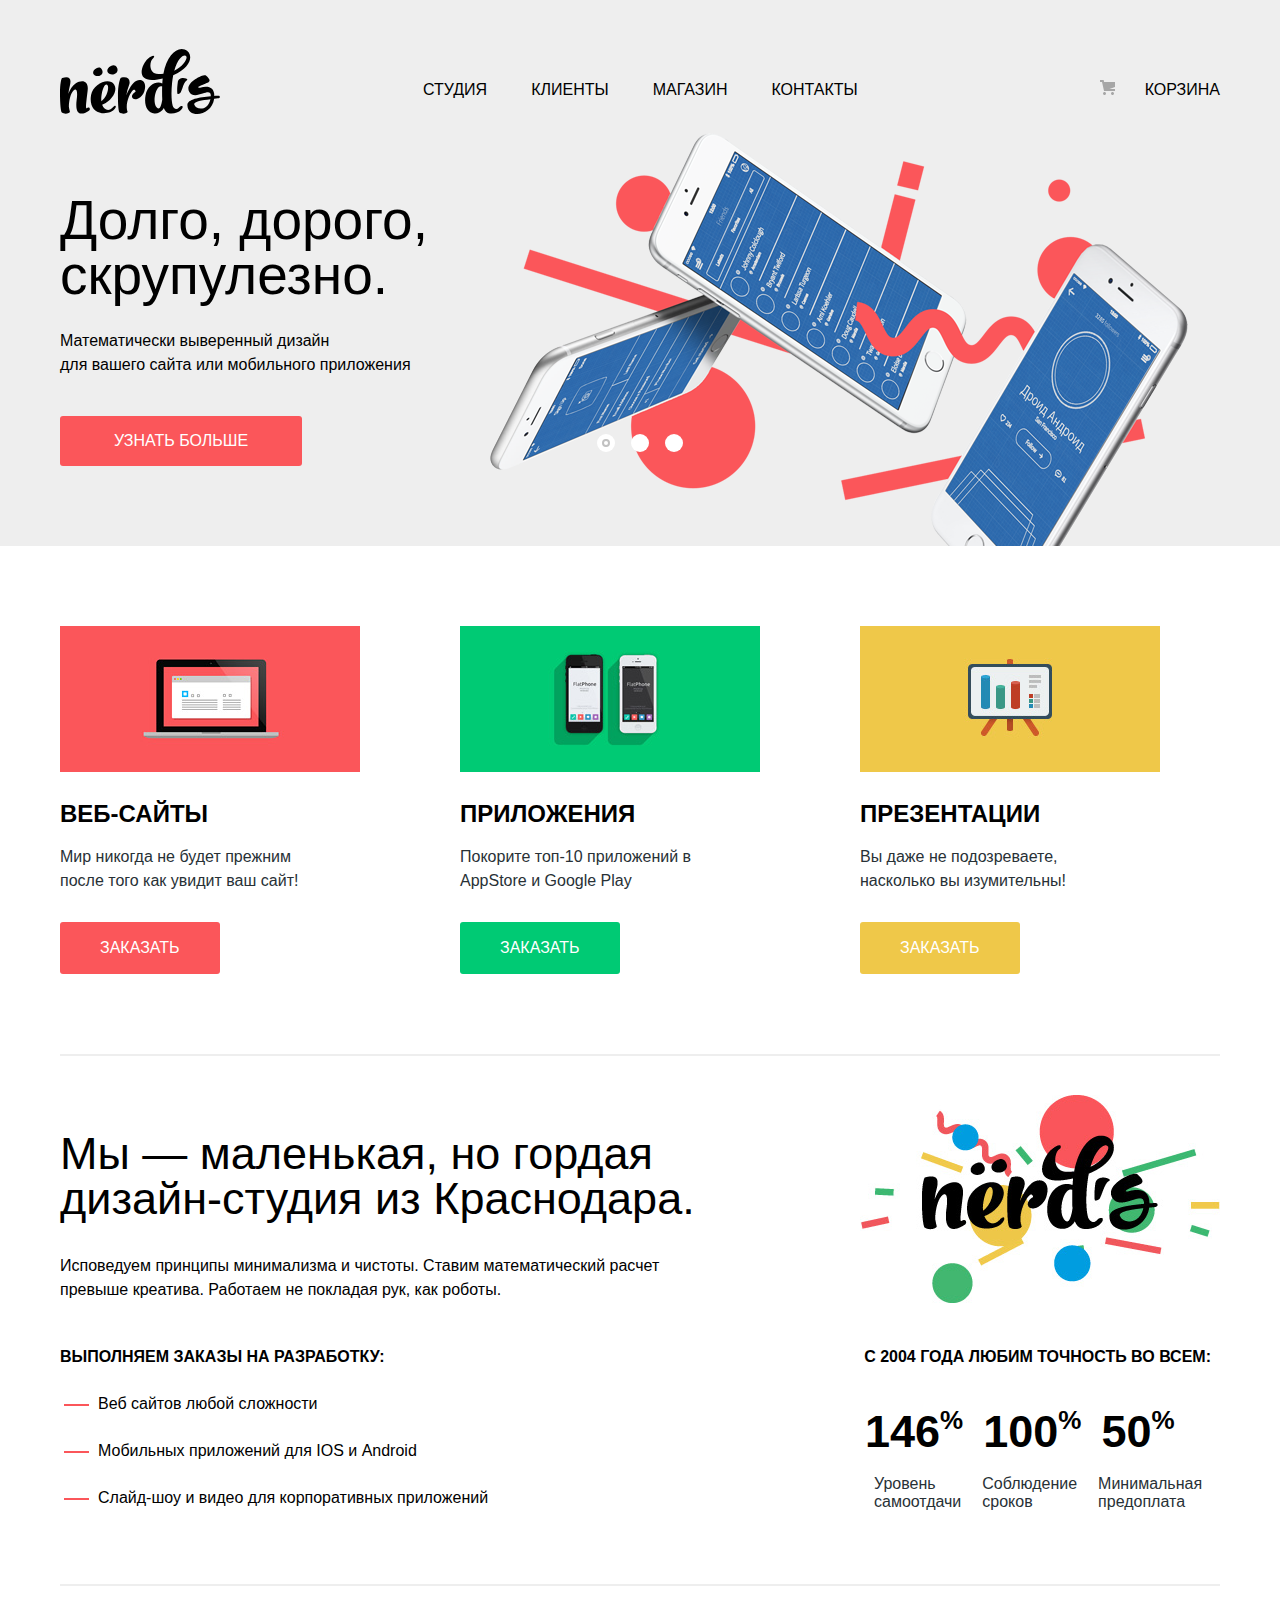
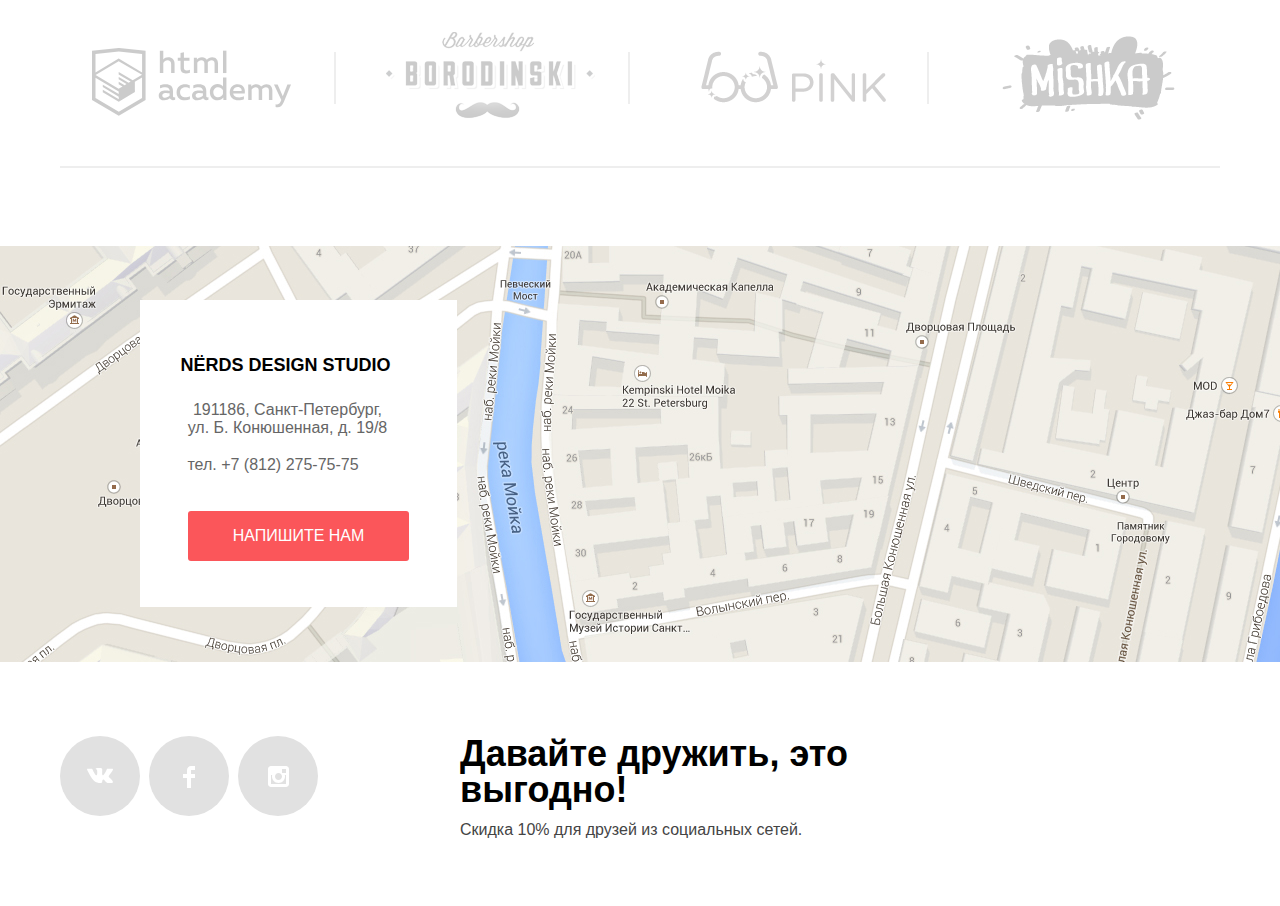
==== index.html @ 1fd258d8 "Внесла небольшие корректировки" ====
<!DOCTYPE html>
<html class="page" lang="ru">
  <head>
    <meta charset="utf-8">
    <title>HTML Academy: Нёрдс</title>
    <link href="https://fonts.googleapis.com/css2?family=Roboto:wght@400;500;700&display=swap" rel="stylesheet">
    <link href="css/normalize.css" rel="stylesheet">
    <link href="css/style.css" rel="stylesheet">
  </head>
  <body class="page-body">
    <header class="main-header">
      <nav class="maim-navigation container" aria-label="Меню сайта">
        <ul class="site-navigation site-navigation-wrapper">
          <li class="nav-item-logo">
            <a class="main-header-logo">
              <img src="img/nerds_logo.svg" alt="Логотип Нёрдс" width="160" height="65">
            </a>
          </li>
          <li class="nav-item">
            <a class="nav-item-link" href="#">Студия</a>
          </li>
          <li class="nav-item">
            <a class="nav-item-link" href="#">Клиенты</a>
          </li>
          <li class="nav-item">
            <a class="nav-item-link" href="catalog.html">Магазин</a>
          </li>
          <li class="nav-item-link">
            <a class="nav-item-link" href="#">Контакты</a>
          </li>
          </ul>
          <a class="basket-navigation-link" href="#">
            <svg class="basket-navigation-icon" width="15" height="15" viewBox="0 0 15 15" fill="none" xmlns="http://www.w3.org/2000/svg">
              <path d="M4.5 15C5.32843 15 6 14.3284 6 13.5C6 12.6716 5.32843 12 4.5 12C3.67157 12 3 12.6716 3 13.5C3 14.3284 3.67157 15 4.5 15Z" fill="#A6A6A6"/>
              <path d="M12.5 15C13.3284 15 14 14.3284 14 13.5C14 12.6716 13.3284 12 12.5 12C11.6716 12 11 12.6716 11 13.5C11 14.3284 11.6716 15 12.5 15Z" fill="#A6A6A6"/>
                <path d="M15 2H4.07L3.648 0H0V2H2.031L4.016 11H15V9H9.441L15 6.951V2Z" fill="#A6A6A6"/>
            </svg>
            Корзина
          </a>
      </nav>
    </header>
    <main>
      <h1 class="visually-hidden">Дизайн-студия Нёрдс</h1>
      <div class="slider">
        <input class="visually-hidden" type="radio" name="slider" id="slide-1" checked>
        <input class="visually-hidden" type="radio" name="slider" id="slide-2">
        <input class="visually-hidden" type="radio" name="slider" id="slide-3">
        <div class="slider-controls">
          <label class="slider-controls-slide-1" for="slide-1"></label>
          <label class="slider-controls-slide-2" for="slide-2"></label>
          <label class="slider-controls-slide-3" for="slide-3"></label>
        </div>
        <div class="container slides">
          <div class="slide">
            <p class="slogan">Долго, дорого, скрупулезно.</p>
            <p class="slogan-description">Математически выверенный дизайн <br> для вашего сайта или мобильного приложения</p>
            <a href="#" class="button">Узнать больше</a>
          </div>
          <div class="slide">
            <p class="slogan">Любим математику как никто другой</p>
            <p class="slogan-description">Никакого креатива, только математические формулы для расчета идеальных пропорций</p>
            <a href="#" class="button">Узнать больше</a>
          </div>
          <div class="slide">
            <p class="slogan">Только ночь, только хардкор</p>
            <p class="slogan-description">Работать днем, как все? Мы против этого. <br> Ближе к полуночи работа только начинается.</p>
            <a href="#" class="button">Узнать больше</a>
          </div>
        </div>
      </div>
      <div class="container">
        <section class="categories">
          <h2 class="visually-hidden">Категории работы</h2>
           <ul class="categories-list">
              <li class="categories-item">
                <img src="img/illustration-1.png" alt="Веб-сайты" width="300" height="146">
                <h2 class="categories-slogan">Веб-сайты</h2>
                <p class="categories-slogan-item"> Мир никогда не будет прежним после того как увидит ваш сайт! </p>
                <a href="catalog.html" class="button-slider-red">Заказать</a>
              </li>
              <li class="categories-item">
                <img src="img/illustration-2.png" alt="Приложения" width="300" height="146">
                <h2 class="categories-slogan">Приложения</h2>
                <p class="categories-slogan-item">Покорите топ-10 приложений в AppStore и Google Play</p>
                <a href="catalog.html" class="button-slider-green">Заказать</a>
              <li class="categories-item">
                <img src="img/illustration-3.png" alt="Презентации" width="300" height="146">
                <h2 class="categories-slogan">Презентации</h2>
                <p class="categories-slogan-item">Вы даже не подозреваете, насколько вы изумительны!</p>
                <a href="catalog.html" class="button-slider-yellow">Заказать</a>
            </ul>
        </section>
        <section class="description">
          <div class="description-general">
            <h2 class="visually-hidden">Описание</h2>
            <p class="description-header">Мы — маленькая, но гордая дизайн-студия из Краснодара.</p>
            <p>Исповедуем принципы минимализма и чистоты. Ставим математический расчет превыше креатива. Работаем не покладая рук, как роботы.</p>
            <h3 class="description-item">Выполняем заказы на разработку:</h3>
            <ul class="description-list">
              <li class="description-item-list">Веб сайтов любой сложности</li>
              <li class="description-item-list">Мобильных приложений для IOS и Android</li>
              <li class="description-item-list">Слайд-шоу и видео для корпоративных приложений</li>
            </ul>
          </div>
          <div class="description-statistics">
            <img class="description-statistics-img" src="img/nerds-illustration.png" alt="Большой логотип Нердс" width="360" height="208">
            <table class="statistics-table">
              <caption class="description-statistics-item">с 2004 года любим точность во всем:</caption>
              <tbody class="table-statistics">
                <tr>
                  <th class="table-statistics-header">Уровень <br> 
                    самоотдачи</th>
                  <th class="table-statistics-header">Соблюдение <br> 
                    сроков</th>
                  <th class="table-statistics-header">Минимальная <br> 
                    предоплата</th>
                </tr>
                <tr>
                  <td class="table-statistics-numbers">146<span class="table-statistics-numbers-percent">%</span></td>
                  <td class="table-statistics-numbers table-statistics-numbers-center">100<span class="table-statistics-numbers-percent">%</span></td>
                  <td class="table-statistics-numbers">50<span class="table-statistics-numbers-percent">%</span></td>
                </tr>
              </tbody>
            </table>
          </div>
        </section>
        <section class="partners-item">
          <h2 class="visually-hidden">Заказчики</h2>
          <ul class="list-of-partners">
            <li class="partner">
              <a class="partner-link partner-link-academy" href="https://htmlacademy.ru/intensive/htmlcss">
              <img class="logo-partners" src="img/html_academy.svg" alt="Логотип html aсademy" width="199" height="68" >
              </a>
            </li>
            <li class="partner">
              <a class="partner-link partner-link-borodinski" href="#">
                <img class="logo-partners" src="img/borodinski.svg" alt="Логотип borodinski" width="209" height="90" >
              </a>
            </li>
            <li class="partner">
              <a class="partner-link partner-link-pink" href="#">
                <img class="logo-partners" src="img/pink.svg" alt="Логотип pink" width="185" height="52" >
              </a>
            </li>
            <li class="partner">
              <a class="partner-link partner-link-mishka" href="#">
                <img class="logo-partners" src="img/mishka.svg" alt="Логотип mishka" width="173" height="84" >
              </a>
            </li>
          </ul>
        </section>
      </div>
      <section class="map">
        <h2 class="visually-hidden">Карта</h2>
        <iframe class="map-iframe" src="https://www.google.com/maps/embed?pb=!1m18!1m12!1m3!1d3434.825457405475!2d30.32035428029708!3d59.93884691070512!2m3!1f0!2f0!3f0!3m2!1i1024!2i768!4f13.1!3m3!1m2!1s0x4696310fca5ba729%3A0xea9c53d4493c879f!2z0JHQvtC70YzRiNCw0Y8g0JrQvtC90Y7RiNC10L3QvdCw0Y8g0YPQuy4sIDE5LCDQodCw0L3QutGCLdCf0LXRgtC10YDQsdGD0YDQsywgMTkxMTg2!5e0!3m2!1sru!2sru!4v1592382726326!5m2!1sru!2sru" style="border:0;" allowfullscreen="" aria-hidden="false" ></iframe>
        <div class="feedback-adress container">
          <h2 class="visually-hidden">Обратная связь</h2>
          <h3 class="footer-feedback-header">Nёrds design studio</h3>
          <p class="footer-feedback-description">191186, Санкт-Петербург, ул. Б. Конюшенная, д. 19/8</p>
          <p class="footer-feedback-description-tel">
            <a class="footer-feedback-description" href="tel:+78122757575">тел. +7 (812) 275-75-75</a>
          </p>
            <a class="button-feedback" href="feedback.html" >Напишите нам</a>
        </div>
      </section>
    </main>
    <footer>
      <div class="container">
        <div class="footer">
          <section class="contacts">
            <h2 class="visually-hidden">Социальный сети</h2>
            <ul class="footer-contacts">
              <li class="footer-contacts-list">
                <a class="footer-contacts-list-icon" href="https://ru-ru.facebook.com/#"><span class="visually-hidden">Вконтакте</span> 
                  <svg width="27" height="15" viewBox="0 0 27 15" fill="none" xmlns="http://www.w3.org/2000/svg">
                    <path d="M16.138 11.51C17.094 11.201 18.318 13.55 19.621 14.449C20.599 15.13 21.348 14.983 21.348 14.983L24.821 14.933C24.821 14.933 26.636 14.821 25.778 13.379C25.707 13.259 25.275 12.31 23.193 10.357C21.016 8.31404 21.311 8.64504 23.932 5.11304C25.529 2.96004 26.168 1.64504 25.968 1.08504C25.776 0.546037 24.603 0.686037 24.603 0.686037L20.69 0.713037C20.309 0.714037 19.986 0.832037 19.839 1.22804C19.836 1.23204 19.218 2.89404 18.394 4.30704C16.653 7.29604 15.958 7.45504 15.67 7.26804C15.009 6.83504 15.176 5.53104 15.176 4.60404C15.176 1.70704 15.608 0.499037 14.33 0.187037C13.903 0.0830374 13.591 0.0150374 12.502 0.00503741C11.11 -0.0159626 9.92797 0.00503743 9.25797 0.334037C8.81297 0.557037 8.47197 1.04604 8.67897 1.07404C8.93897 1.10904 9.52197 1.23404 9.83397 1.66004C10.235 2.21204 10.223 3.44904 10.223 3.44904C10.223 3.44904 10.452 6.86004 9.68297 7.28304C9.15497 7.57304 8.43297 6.98104 6.87997 4.26704C6.08697 2.87904 5.48797 1.34504 5.48797 1.34504C5.48797 1.34504 5.37197 1.06004 5.16197 0.904037C4.91197 0.719037 4.56197 0.660037 4.56197 0.660037L0.84797 0.684037C0.84797 0.684037 0.28997 0.700037 0.0849697 0.946037C-0.0970303 1.16404 0.0699697 1.61404 0.0699697 1.61404C0.0699697 1.61404 2.97897 8.49504 6.27297 11.961C9.29297 15.143 12.725 14.932 12.725 14.932H14.28C14.28 14.932 14.749 14.878 14.989 14.62C15.213 14.38 15.203 13.929 15.203 13.929C15.203 13.929 15.172 11.82 16.138 11.51Z" fill="white"/>
                    </svg>                    
                </a>
              </li>
              <li class="footer-contacts-list">
                <a class="footer-contacts-list-icon" href="https://ru-ru.facebook.com/#"><span class="visually-hidden">Фэйсбук</span>
                  <svg width="12" height="22" viewBox="0 0 12 22" fill="none" xmlns="http://www.w3.org/2000/svg">
                    <path d="M12 4V0H8C5.79086 0 4 1.79086 4 4V8H0V12H4V22H8V12H12V8H8V4H12Z" fill="white"/>
                    </svg>
                </a>
              </li>
              <li class="footer-contacts-list">
                <a class="footer-contacts-list-icon" href="https://www.instagram.com/#"><span class="visually-hidden">Инстаграм</span>
                  <svg width="21" height="21" viewBox="0 0 21 21" fill="none" xmlns="http://www.w3.org/2000/svg">
                    <path fill-rule="evenodd" clip-rule="evenodd" d="M3 0H18C19.65 0 21 1.35 21 3V18C21 19.65 19.65 21 18 21H3C1.35 21 0 19.65 0 18V3C0 1.35 1.35 0 3 0ZM14 10.5C14 8.57 12.43 7 10.5 7C8.57 7 7 8.57 7 10.5C7 12.43 8.57 14 10.5 14C12.43 14 14 12.43 14 10.5ZM3 18V9H4.181C4.0626 9.49127 4.00186 9.99467 4 10.5C4 14.0899 6.91015 17 10.5 17C14.0899 17 17 14.0899 17 10.5C16.9986 9.99464 16.9379 9.49118 16.819 9H18V18H3ZM14 7H18V3H14V7Z" fill="white"/>
                  </svg>                                
                </a>
              </li>
            </ul>
          </section>
          <section class="stock">
            <h2 class="visually-hidden">Акция</h2>
            <p class="footer-header-stock">Давайте дружить, это выгодно!</p>
            <p class="footer-stock">Скидка 10% для друзей из социальных сетей.</p>
          </section>
        </div>
      </div>
    </footer>
    <section class="modal modal-feedback">
      <h2 class="feedback-header">Напишите нам</h2>
      <form class="container-form" action="https://echo.htmlacademy.ru/" method="POST">
        <div class="form-item">
          <p>
            <label for="name" class="feedback-ladel">Ваше имя:</label> <br>
            <input class="feedback-input-name" type="text" name="name" id="name" placeholder="Имя Фамилия" required>
          </p>
          <p>
            <label for="mail" class="feedback-ladel">Ваш email:</label> <br>
            <input class="feedback-input-email" type="email" name="mail" id="mail" placeholder="email@example.com" required>
          </p>
        </div>
        <p>
          <label for="comment" class="feedback-ladel">Текст письма:</label> <br>
          <textarea class="feedback-input-text" name="comment" id="comment" cols="250" rows="5" placeholder="В свободной форме" ></textarea>
        </p>
        <input type="submit" class="feedback-button" value="Отправить">
        <a class="modal-close">Закрыть окно</a>
      </form>
    </section>
    <script src="js/feedback.js"></script>
  </body>
</html>
---- css/style.css ----
@font-face {
    font-family: 'Roboto';
    font-style: normal;
    font-weight: 400;
    src: url('../fonts/roboto-v20-latin_cyrillic-regular.woff2') format('woff2'), /* Super Modern Browsers */
         url('../fonts/roboto-v20-latin_cyrillic-regular.woff') format('woff'), /* Modern Browsers */
}
@font-face {
     font-family: 'Roboto';
     font-style: normal;
     font-weight: 500;
     src: url('../fonts/roboto-v20-latin-500.woff2') format('woff2'), /* Super Modern Browsers */
          url('../fonts/roboto-v20-latin-500.woff') format('woff'), /* Modern Browsers */
}
@font-face {
     font-family: 'Roboto';
     font-style: normal;
     font-weight: 700;
     src: url('../fonts/roboto-v20-latin_cyrillic-700.woff2') format('woff2'), /* Super Modern Browsers */
          url('../fonts/roboto-v20-latin_cyrillic-700.woff') format('woff'), /* Modern Browsers */
}

/* Variables */
:root {
     --basic-black: #000000;
     --basic-dark-gray: #283136;
     --basic-gray: #444444;
     --basic-light-gray: #666666;
     --basic-soft-gray: #A7A7A7;
     --basic-silver-gray : #A6A6A6;
     --basic-silver: #B4B9BB;
     --basic-mono-gray: #DFDFDF;
     --basic-abdel-gray: #D5D5D5;
     --basic-alto-gray: #DBDBDB;
     --basic-pale-gray: #ABABAB;
     --basic-extra-gray: #959595;
     --basic-gray-white:#4D4D4D;
     --basic-dark-white: #EEEEEE;
     --basic-light-white: #E1E1E1;
     --basic-extra-white: #E9E9E9;
     --basic-white: #FFFFFF;
     --basic-soft-white: #F1F1F1;
     --basic-pink: #FB565A;
     --basic-light-red: #E37376;
     --basic-red: #FB565A;
     --basic-soft-red: #E74246;
     --basic-dark-red: #D7373B;
     --basic-light-green: #17B270;
     --basic-soft-green: #00BC6C;
     --basic-green: #00CA74;
     --basic-dark-green: #00AA62;
     --basic-light-yellow: #E7AF36;
     --basic-yellow: #EFC849;
     --basic-soft-yellow: #EAB534;
     --basic-dark-yellow: #E5A722;
     --basic-pule-blue: #D7DCDE;
}

/* Global */
body {
     min-width: 1197px;
     margin: 0;
     padding: 0;
     font-family: "Roboto", sans-serif;
     font-size: 16px;
     line-height: 24px;
     font-weight: 400;
     color: var(--basic-black);
     background-color: var(--basic-white);
}

a {
     text-decoration: none;
}

img {
     max-width: 100%;
     height: auto;
}

.page {
     height: 100% ;
}

.container {
     margin: 0 auto;
     padding: 0;
     max-width: 1160px;
}


.visually-hidden {
     position: absolute;
     width: 1px;
     height: 1px;
     margin: -1px;
     border: 0;
     padding: 0;
     clip: rect(0 0 0 0);
     overflow: hidden;
}
.page-body {
     min-height: 100%;
     display: grid;
     grid-template-rows: min-content 1fr min-content;
     align-content: center;
     margin: 0 auto;
     padding: 0;
     min-height: 100px;
     position: relative;
}

.main-header {
     margin: 0;
     min-width: 1200px;
     padding: 48px 0 0;
     background-color: var(--basic-dark-white);
     font-weight: 500;
}

.maim-navigation {
     display: flex;
}

.main-header-logo {
     width: 160px;
     height: 65px;
}

.main-header-logo:focus{
     opacity: 0.2;
}

.basket-navigation-link {
     color: var(--basic-black);
     display: block;
     width: 160px;
     text-align: right;
}

.basket-navigation-icon {
     margin-right: 25px;
}

.site-navigation-wrapper {
     display: flex;
     align-items: center;
     margin: 0px 0px 0px 202px;
}

.maim-navigation {
     text-transform: uppercase;
     display: flex;
     justify-content: space-between;
     align-items: center;
}

.site-navigation {
     margin: 0;
     padding: 0;
     min-height: 31px;
     list-style: none;
     display: flex;
     align-items: center;
}

.nav-item-logo {
     margin-right: 203px;
}

.nav-item {
     margin-right: 44px;
     padding-top: 10px;
}

.nav-item-link, .basket-navigation-link{
     font-size: 16px;
     line-height: 30px;
     color: var( --basic-black);
     font-weight: 500;
     padding-top: 10px;
}

.nav-item-link:hover, .basket-navigation-link:hover,
.nav-item-link:focus, .basket-navigation-link:focus {
     color: var(--basic-red)
}

.nav-item-link:active, .basket-navigation-link:active {
     color: var(--basic-soft-gray);  
}

.site-navigation,
.category-list,
.description-list,
.list-of-partners,
.footer-contacts,
.filter-sort,
.categories-list,
.filter-item{
     list-style: none;
}


.menu-current{
     border-bottom: 2px var(--basic-red) solid;
     cursor: context-menu;
     padding-bottom: 21px;
}

.nav-item a:not([href]):hover, 
.nav-item a:not([href]):focus, 
.nav-item a:not([href]):active {
     color: var(--basic-black);
}

/* Features */

.slide{
     display: none;
     padding: 70px 0 80px;
}

.slider {
     position: relative;
     background-color: var(--basic-dark-white);
}

.slides {
     min-height: 100px;
     position: relative;
}

.slider-controls {
     position: absolute;
     left: 50%;
     bottom: 102px;
     z-index: 5;
     width: 160px;
     height: 18px;
     text-align: center;
     font-size: 0;
     -webkit-transform: translateX(-50%);
     -ms-transform: translateX(-50%);
     transform: translateX(-50%);
 }

 .slider-controls label{
     position: relative;
     display: inline-block;
     width: 18px;
     height: 18px;
     padding: 8px;
     border-radius: 50%;
     cursor: pointer;
 }
.slider-controls label::after {
  content: "";
    width: 18px;
    height: 18px;
    background: var(--basic-white);
    position: absolute;
    top: 8px;
    left: 8px;
    z-index: 1;
    border-radius: 50%   
}

#slide-1:checked~.slider-controls .slider-controls-slide-1::before, 
#slide-2:checked~.slider-controls .slider-controls-slide-2::before, 
#slide-3:checked~.slider-controls .slider-controls-slide-3::before {
     content: "";
    position: absolute;
    left: 50%;
    top: 50%;
    z-index: 2;
    width: 4px;
    height: 4px;
    margin: -4px;
    background-color: inherit;
    border: 2px solid #C1C1C1;
    border-radius: 50%;
 }

#slide-1:checked~.slides .slide:nth-child(1), #slide-2:checked~.slides .slide:nth-child(2), #slide-3:checked~.slides .slide:nth-child(3) {
     display: block;
}

#slide-1:checked~.slides .slide:nth-child(1) {
     background-image: url(../img/nerds-index-slide1.png);
     background-repeat: no-repeat;
     background-position: 99% -6px;
}

#slide-2:checked~.slides .slide:nth-child(2) {
     background-image: url(../img/nerds-index-slide2.png);
     background-repeat: no-repeat;
     background-position: 99% -6px;
}

#slide-3:checked~.slides .slide:nth-child(3){
     background-image: url(../img/nerds-index-slide3.png);
     background-repeat: no-repeat;
     background-position: 99% -6px;
}

.slogan {
     font-size: 55px;
     font-weight: 500;
     line-height: 55px;
     margin: 2px 0px 26px 0px;
     width: 523px;
}

.slogan-description {
     width: 416px;
}

/* Buttom */

.button {
     color: var(--basic-white);
     text-transform: uppercase;
     font-weight: 500;
     background: var(--basic-red);
     border-radius: 3px;
     padding: 13px 54px;
     display: inline-flex;
     margin-top: 23px;
}

.button:hover,
.button-slider-red:hover,
.feedback-button:hover, 
.button-feedback:hover,
.button:focus,
.button-slider-red:focus,
.feedback-button:focus, 
.button-feedback:focus{
     background-color: var(--basic-soft-red);
}

.button:active,
.button-slider-red:active,
.feedback-button:active, 
.button-feedback:active {
     background-color: var(--basic-dark-red);
     color: var(--basic-light-red);
     outline: none;
}

.button-slider-red{
     color: var(--basic-white);
     text-transform: uppercase;
     font-weight:500;
     background: var(--basic-red);
     border-radius: 3px;
     padding: 14px 40px;
     margin-top: 13px;
     display: inline-flex;
}

.button-slider-green{
     color: var(--basic-white);
     text-transform: uppercase;
     font-weight: 500;
     background: var(--basic-green);
     border-radius: 3px;
     padding: 14px 40px;
     margin-top: 13px;
     display: inline-flex;
}

.button-slider-green:hover,
.button-slider-green:focus {
     background-color: var(--basic-soft-green);
}

.button-slider-green:active {
     background-color: var(--basic-dark-green);
     color: var(--basic-light-green);
}

.button-slider-yellow{
     color: var(--basic-white);
     text-transform: uppercase;
     font-weight: 500;
     background: var(--basic-yellow);
     border-radius: 3px;
     padding: 14px 40px;
     margin-top: 13px;
     display: inline-flex;
}

.button-slider-yellow:hover, .button-slider-yellow:focus {
     background-color: var(--basic-soft-yellow);
}

.button-slider-yellow:active {
     background-color: var(--basic-dark-yellow);
     color: var(--basic-light-yellow);
}

.feedback-button {
     color: var(--basic-white);
     text-transform: uppercase;
     font-weight: 500;
     background: var(--basic-red);
     border-radius: 3px;
     padding: 16px 83px;
     display: inline-flex;
     border-width: 0px;
}

/* Сategories */

.categories-slogan{
     font-weight: bold;
     font-size: 24px;
     text-transform: uppercase;
     line-height: 30px;
     margin-bottom: 15px;
}

.categories-slogan-item {
     font-size: 16px;
     line-height: 24px;
     color: var(--basic-dark-gray);
     width: 260px;
}

.categories {
     margin-bottom: 39px;
     border-bottom: 2px solid #EEEEEE;
}

.categories-list {
     display: grid;
     grid-template-columns: 300px 300px 300px;
     gap: 100px;
     margin: 0;
     padding: 80px 0px 80px 0px;
}

/* Description */

.description {
     text-align: center;
     padding: 0;
     display: flex;
     justify-content: space-between;
     padding-bottom: 51px;
     border-bottom: 2px solid #EEEEEE
}

.description-statistics-item {
     font-size: 16px;
     line-height: 24px;
     font-weight: bold;
     text-transform: uppercase;
}

.description-general {
     text-align: initial;
     width: 660px;
}

.description-statistics {
     text-align: center;
     width: 360px;
}

.description-list {
     padding: 0px 0px 0px 38px;
     position: relative;
}

.description-header {
     font-size: 45px;
     font-weight: 500;
     line-height: 45px;
     margin: 36px 0px 33px 0px;
}

.description-item {
     font-weight: bold;
     font-size: 16px;
     line-height: 24px;
     text-transform: uppercase;
     margin-top: 43px;
}

.description-item-list {
     margin: 23px 0;
     position: relative;
}

.description-statistics-img{
     margin-bottom: 35px;
}
     
.description-list-marker{
     color: var(--basic-red);
     font-size: 25px;
     margin: 0 7px 0 0;
}

.description-item-list::before {
     content: "";
     width: 25px;
     height: 2px;
     background-color: var(--basic-pink);
     position: absolute;
     left: -34px;
     top: 12px;
}

.table-statistics {
     display: flex;
     flex-direction: column-reverse;
     margin-top: 26px;
}

.table-statistics-header {
     color: var(--basic-dark-gray);
     line-height: 18px;
     padding: 6px 9px 0px 10px;
     text-align: left;
     font-size: 16px;
     font-weight: normal;

}

.table-statistics-numbers {
     color: var(--basic-black);
     font-size: 45px;
     font-weight: bold;
     line-height: 64px;
}

.table-statistics-numbers-center{
     padding: 1px 17px;
}

.table-statistics-numbers-percent {
     font-weight: bold;
     font-size: 26px;
     line-height: 40px;
     vertical-align: top;
}

/* Partners */

.partners-item {
     border-bottom: 2px solid #EEEEEE;
     margin-bottom: 78px;
}

.list-of-partners{
     display: grid;
     grid-template-columns: 1fr 1fr 1fr 1fr;
     margin: 0;
     padding: 0;
     justify-items: center;
     align-items: center;
     min-height: 180px;
     position: relative;
}

.partner-link {
     display: block;
     opacity: .2;
}

.partner-link-academy {
     margin: 19px 27px 0 0;
}

.partner-link-borodinski {
     margin: 9px 10px 0 0;
}

.partner-link-pink {
     margin: 10px 0 0 16px;
}

.partner-link-mishka {
     margin: 12px 0 0 27px;
}

.partner-link:hover, .logo-partners:focus{
     opacity: 1;
}

.logo-partners:active{
     opacity: 0.1;
     outline: none;
}

.partner {
     position: relative;
}

.partner:nth-child(-n+3)::after {
     content: "";
     width: 2px;
     height: 52px;
     top: calc(50% - 24px);
     background-color: var(--basic-dark-white);
     position: absolute;
     left: 242px;
}

/*map */

.map {
     position: relative;
     width: 100%;
     height: 416px;
}

.map-iframe {
     background-image: url(../img/map.jpg);
     width: 100%;
     height: 416px;
     border: 0px;
}

.feedback-adress {
     position: absolute;
     width: 297px;
     padding: 32px 10px 46px;
     background-color: var(--basic-white);
}

.feedback-adress {
     top: 54px;
     left: 140px;
     text-align: center;
}

/* Footer */

.footer {
     display: grid;
     grid-template-columns: 270px 560px;
     gap: 130px;
     margin: 0;
     padding: 74px 0 49px 0;
}

.footer-contacts {
     display: flex;
     text-align: center;
     padding: 0;
     margin: 0;
}


.footer-feedback-header {
     font-size: 18px;
     line-height: 30px;
     font-weight: bold;
     text-transform: uppercase;
     padding-right: 26px;
}

.footer-feedback-description {
     line-height: 18px;
     color: var(--basic-light-gray);
     margin: 21px 0 0 36px;
     width: 203px;
}

.footer-feedback-description-tel {
     width: 210px;
}

.button-feedback {
     color: var(--basic-white);
     text-transform: uppercase;
     font-weight: 500;
     background: var(--basic-red);
     border-radius: 3px;
     padding: 13px 45px;
     display: inline-flex;
     margin-top: 18px;
}

.footer-header-stock {
     font-size: 36px;
     line-height: 36px;
     font-weight: bold;
     margin: 0px;
}

.footer-stock {
     line-height: 22px;
     color: var(--basic-gray);
     margin-top: 11px;
}

.footer-contacts-list {
     margin-right: 9px;
     background-color: var(--basic-light-white);
     width: 80px;
     height: 80px;
     border-radius: 50%;
     display: flex;
     justify-content: center;
}

.footer-contacts-list-icon {
     padding: 30px;
}

.footer-contacts-list:hover, .footer-contacts-list:focus{
     background-color: var(--basic-red);
}

.footer-contacts-list:active{
     background-color: var(--basic-dark-red);
}

.footer-contacts-list-icon:active svg {
     opacity: 0.3;
}

/* Catalog */

.catalog {
     margin-bottom: 57px;
}

.catalog-filter {
     width: 260px;
}

.page-catalog{
     display: grid;
     grid-template-columns: 260px 759px;
     gap: 140px;
     align-content: start;
     margin-top: 55px;
}

.catalog-list {
     display: grid;
     grid-template-columns: 360px 360px;
     gap: 23px 41px;
     padding: 0;
     margin: 0;
     list-style: none;
     margin-top: 48px;
}

.catalog-item {
     width: 220px;
     min-height: 285px;

     min-height: 285px;

     position: relative;
     width: 360px;
}

.catalog-header {
     font-size: 55px;
     line-height: 55px;
     font-weight: 500;
     background-color: var(--basic-dark-white);
     padding: 71px 19px 108px 0px;
     text-align: center;
     margin: 0;
}

.sort {
     display: flex;
     justify-content: space-between;
     margin-top: 2px;
}


.filter-sort {
     display: flex;
     padding: 0;
     margin: 0 0 0 236px;

}

.filter-sort-list{
     font-size: 14px;
     line-height: 18px;
     color: var(--basic-black);
     opacity: 0.3;
     text-transform: uppercase;
}

.filter-sort-list-active {
     opacity: 1;
}

.filter-sort-item {
     margin-right: 25px;
}

.filter-sort-list:hover, .filter-sort-list:focus  {
     color: var(--basic-black);
     opacity: 0.6;
}

.filter-sort-list:active {
     opacity: 1;
}

.filter-sort-item-order {
     display: flex;
     align-items: center;
}

.filter-sort-item-down {
     width: 0;
	height: 0;
	border-left: 5px solid transparent;
	border-right: 5px solid transparent;
     border-top: 10px solid var(--basic-black);
     margin-right: 20px;
}

.filter-sort-item-down:hover, .filter-sort-item-down:focus {
     opacity: 0.6;
}

.filter-sort-item-down:active {
     opacity: 1;
}



.filter-sort-item-up {
     width: 0;
	height: 0;
	border-left: 5px solid transparent;
	border-right: 5px solid transparent;
     border-bottom: 10px solid var(--basic-black);
     opacity: 0.2;
}

.filter-sort-item-up:hover, .filter-sort-item-up:focus {
     opacity: 0.6;
}

.filter-sort-item-up:active {
     opacity: 1;
}

/*filter*/

.filter-header {
     font-weight: bold;
     font-size: 18px;
     line-height: 30px;
     text-transform: uppercase;
}

.fieldset {
     padding: 0;
     margin: 0;
}

.fieldset:not(:first-child) {
     margin-top: 20px;
}

.filter-item-grid label,
.filter-item-features label {
     position: relative;
     cursor: pointer;
     user-select: none;
}

.filter-item {
     padding: 0 0 8px 0;
     margin: 0px;

}
.filter-item-features label {
     padding-left: 36px;
}

.filter-item-grid label {
     padding-left: 36px;
}

.filter-item-grid {
     padding-bottom: 16px;
}

.filter-adaptive {
     margin-top: 13px;
}

.filter-label {
     height: 25px;
     display: flex;
     align-items: center; 
}

.filter-label-features {
     margin-top: 15px;
}

.filter-input-checkbox + label::before {
     content: "";
     width: 19px;
     height: 19px;
     position: absolute;
     left: 0;
     top: 0;
     border: 2px solid #A6A6A6;
     border-radius: 3px;
}

.filter-input-checkbox + label:hover::before {
     border: 2px solid #4D4D4D;
}

.filter-input-checkbox:checked + label::before {
     background-image: url(../img/checkbox-on.svg);
     opacity: 0.4;
     background-repeat: no-repeat;
     width: 23px;
     height: 23px;
     border: none;
}

.filter-input-checkbox:checked + label:hover::before{
     background-image: url(../img/checkbox-on.svg);
     opacity: 1;
     background-repeat: no-repeat;
     width: 23px;
     height: 23px;
     border: none;
}

.filter-input-checkbox:focus+label::before{
     outline: 2px solid #4D4D4D;
}

.filter-input-radio + label::before {
     content: "";
     width: 17px;
     height: 17px;
     position: absolute;
     left: 1px;
     top: 0;
     border: 4px solid #A6A6A6;
     border-radius: 50%;
}

.filter-input-radio:checked + label::after {
     content: "";
     width: 9px;
     height: 9px;
     position: absolute;
     left: 8px;
     top: 7px;
     background-color: var(--basic-silver-gray);
     border: 1px solid #A6A6A6;
     border-radius: 50%;
}

.filter-input-radio + label:hover::before, 
.filter-input-radio + label:focus::before {
     border: 4px solid #4D4D4D;
}

.filter-input-radio + label:hover::after,
.filter-input-radio + label:focus::after {
     border: 1px solid #4D4D4D;
     background-color: var(--basic-gray-white);
}

.filter-input-radio:focus + label::before {
     outline: 2px solid #444444;
     border: 4px solid #4D4D4D;
}

.filter-input-radio:focus + label::after {
     border: 1px solid #4D4D4D;
     background-color: var(--basic-gray-white);
}

.filter-button{
     color: var(--basic-black);
     text-transform: uppercase;
     font-weight: 500;
     line-height: 18px;
     background: var(--basic-dark-white);
     border-radius: 3px;
     padding: 16px 88px;
     border-width: 0px;
     margin-top: 37px;
}

.filter-button:hover, .filter-button:focus {
     background-color: var(--basic-mono-gray);
}

.filter-button:active{
     background-color: var(--basic-abdel-gray);
     opacity: 0.3;
     outline: none;
     border: 0;
}
 
.range-filter {
     margin: 47px 0px 33px 0px;
}

.filter-item-grid,
.filter-item-features {
     font-size: 16px;
     line-height: 19px;
     color: var(--basic-dark-gray);
}


.range-controls {
     position: relative;
     height: 41px;
     margin-bottom: 15px;
     padding-top: 39px;
     padding-right: 20px;
     padding-left: 20px;
     background-color: var(--basic-soft-white);
     border-radius: 5px;
}
   
.range-controls .scale {
     height: 2px;
     background: var(--basic-pule-blue);
}
   
.range-controls .bar {
     width: 70%;
     height: 2px;
     background: var(--basic-green);
}
   
.range-controls .toggle {
     position: absolute;
     top: 31px;
     left: 0;
     width: 4px;
     height: 4px;
     padding: 0;
     border: 8px solid #FFFFFF;
     background-color: var(--basic-pale-gray);
     border-radius: 50%;
     box-shadow: 0 2px 1px 0 #cfcfcf;
     cursor: pointer;
}
   
.range-controls .toggle-min {
     left: 18px;
}
   
.range-controls .toggle-max {
     left: 160px;
}

   
.price-controls {
     display: flex;
     justify-content: space-between;
     margin-bottom: 11px;
}
   
.price-controls label {
     text-transform: uppercase;
     font-family: "Roboto", "Arial", sans-serif;
     font-size: 16px;
}
   
.price-controls input {
     width: 60px;
     padding: 10px;
     margin-left: 10px;
     text-align: center;
     color: var(--basic-dark-gray);
     border: none;
     border-radius: 5px;
     background: var(--basic-soft-white);
     font-family: inherit;
     font-size: inherit;
}

.card-header {
     font-size: 18px;
     line-height: 30px;
     font-weight: bold;
     text-align: center;
     text-transform: uppercase;
     color: var(--basic-black);
     margin: 28px 0 11px 0;
}

.card-header:hover, .card-header:focus {
     color: var(--basic-red);
}

.card-header:active {
     color: var(--basic-black);
     opacity: 0.3;
}

.card-description {
     position: absolute;
     width: 360px;
     height: 231px;
     color: var(--basic-light-gray);
     background-color: var(--basic-dark-white);
     text-align: center;
     top: 387px;
}

.card-description {
     display: none;
}

.catalog-item:hover path{
     fill: var(--basic-extra-white)
}

.catalog-item:hover .card-description,
.catalog-item:focus .card-description  {
     display: block;
}

.catalog-item-img {
     margin-top: -7px;
}

.card-description-details {
     font-size: 16px;
     line-height: 18px;
     color: var(--basic-light-gray);
     text-align: center;
     width: 255px;
     margin: 12px 0 49px 50px;
}

.card-price {
     color: var(--basic-white);
     text-transform: uppercase;
     font-weight: 500;
     background: var(--basic-red);
     border-radius: 3px;
     padding: 15px 74px;
     font-size: 16px;
     line-height: 18px;
}

.card-price:hover, .card-price:focus {
     background-color: var(--basic-soft-red);
}

.card-price:active {
     background-color: var(--basic-dark-red);
}

fieldset {
     border: 0 none;
}

/*Pagination*/

.pg-active {
     background-color: var(--basic-white);
     border: 3px solid var(--basic-alto-gray);
     box-sizing: border-box;
     border-radius: 3px;
     padding: 14px 18px;
     font-weight: 500;
     font-size: 16px;
     line-height: 18px;
     color: var(--basic-black);
}
.pagination-item{
     border-radius: 3px;
     padding: 16px 20px;
     font-weight: 500;
     font-size: 16px;
     line-height: 18px;
     background-color: var(--basic-dark-white);
     color: var(--basic-black);
}
.next {
     border-radius: 3px;
     padding: 16px 77px;
     font-weight: 500;
     font-size: 16px;
     line-height: 18px;
     background-color: var(--basic-dark-white);
     color: var(--basic-black);
     text-transform: uppercase;
}

.pagination {
     display: flex;
     margin-top: 49px;
}

.pg-active, .pagination-item {
     margin-right: 11px;
}

.pagination-item:hover, .next:hover, 
.pagination-item:focus, .next:focus {
     background-color: var(--basic-mono-gray);
}

.pagination-item:active, .next:active{
     background-color: var(--basic-abdel-gray);
     color: -var(--basic-extra-gray);
}

/*Modal*/

.container-form {
     width: 761px;
     height: 353px;
}

.form-item{
     display: flex;
     justify-content: space-between;
}

.feedback-header {
     font-size: 46px;
     line-height: 53px;
     font-weight: bold;
}

.feedback-ladel {
     font-weight: bold;
}

.feedback-input-name {
     width: 360px;
     height: 50px;
     border: 2px solid var(--basic-pule-blue);
     box-sizing: border-box;
     border-radius: 3px;
     font-size: 16px;
}

.feedback-input-email {
     width: 360px;
     height: 50px;
     border: 2px solid var(--basic-pule-blue);
     box-sizing: border-box;
     border-radius: 3px;
     font-size: 16px;
}

.feedback-input-text {
     border: 2px solid var(--basic-pule-blue);
     box-sizing: border-box;
     border-radius: 3px;
     font-size: 16px;
     height: 118px;
     width: 760px;
     resize: none;
}

.feedback-input-name:hover, 
.feedback-input-name:focus,
.feedback-input-email:hover,
.feedback-input-email:focus,
.feedback-input-text:hover,
.feedback-input-text:focus {
     border: 2px solid var(--basic-silver)
}

.feedback-input-name:active,
.feedback-input-text:active,
.feedback-input-email:active {
     border: 2px solid var(--basic-black)
}

.feedback-input-name::placeholder, 
.feedback-input-email::placeholder,
.feedback-input-text::placeholder{
     font-size: 16px;
     line-height: 18px;
     color: var(--basic-gray);
     opacity: 0.5;
}

.feedback-input-name:invalid,
.feedback-input-email:invalid{
     border:2px solid var(--basic-soft-red);
}
.feedback-input-name:invalid::placeholder,
.feedback-input-email:invalid::placeholder {
     color: var(--basic-soft-red);
     opacity: 1;
}

.modal {
     display: none;
     position: fixed;
     background-color: var(--basic-white);
}

.modal-feedback {
     display: none;
     width: 760px;
     padding: 65px 100px;
     top: 50%;
     left: 50%;
     transform: translate(-50%, -50%);
}

.modal-show {
     display: block;
     animation-name: bounce;
     animation-duration: 0.6s;
}

.modal-close {
     position: absolute;
     top: 78px;
     right: 90px;
     width: 22px;
     font-size: 0;
     border: 0;
     cursor: pointer;

}

.modal-close:hover::before, 
.modal-close:hover::after,
.modal-close:focus::before, 
.modal-close:focus::after{
     background-color: var(--basic-red);
     opacity: 1;
}

.modal-close:active::before, 
.modal-close:active:after {
     background-color: var(--basic-red);
     opacity: 0.1;
}

.modal-close::before {
     transform: rotate(45deg);
}

.modal-close::after {
     transform: rotate(-45deg)
}

.modal-close::after, 
.modal-close::before {
     content: "";
     position: absolute;
     width: 19px;
     height: 3px;
     top: 10px;
     left: 2px;
     background-color: var(--basic-pink);
     opacity: 0.3;
}

/*animation*/ 
@keyframes bounce {
     0% {
       top: -2000px;
     }
   
     70% {
          top: 55%;
     }
   
     90% {
          top: 45%;
     }
   
     100% {
          top: 50%;
     }
}

@keyframes shake {
     0%,
     100% {
          left: 51%;
     }
   
     10%,
     30%,
     50%,
     70%,
     90% {
          left: 49%;
     }
   
     20%,
     40%,
     60%,
     80% {
          left: 50%;
     }
}

.modal-error {
     animation: shake 0.6s;
}
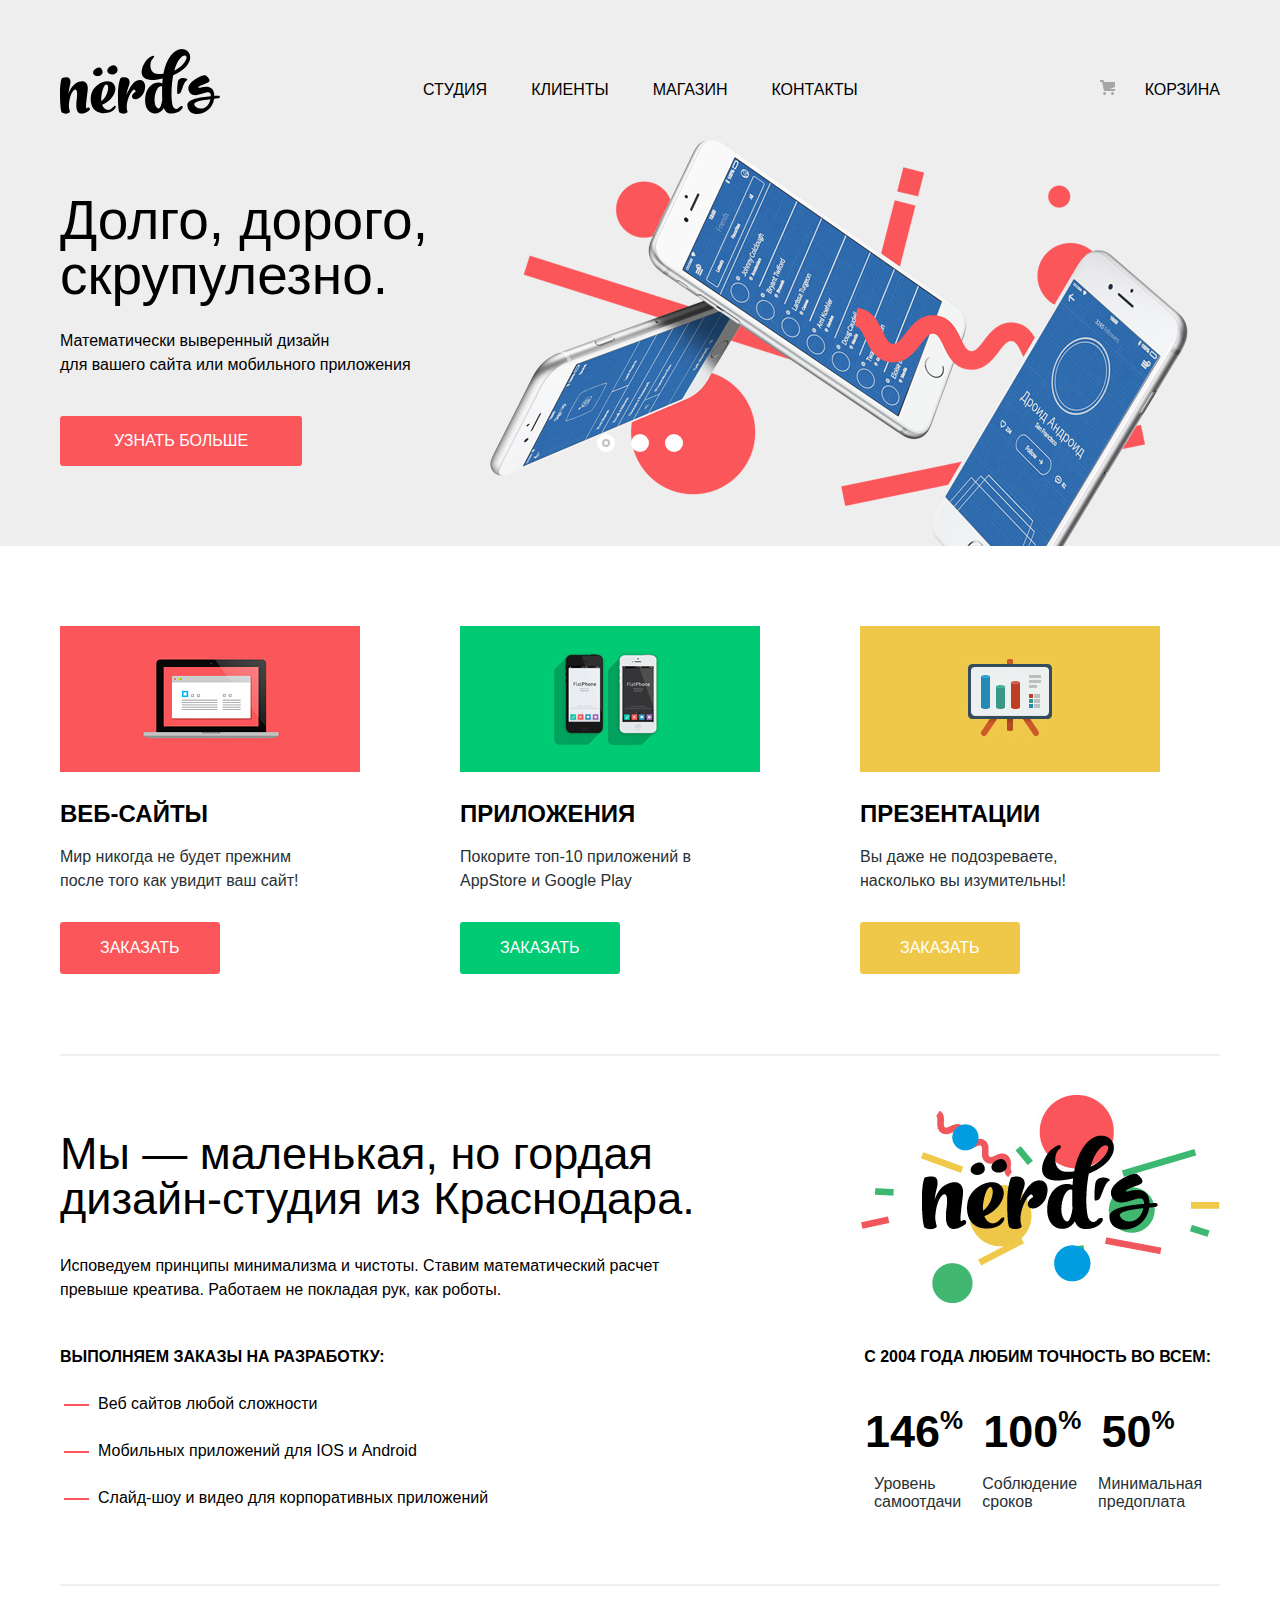
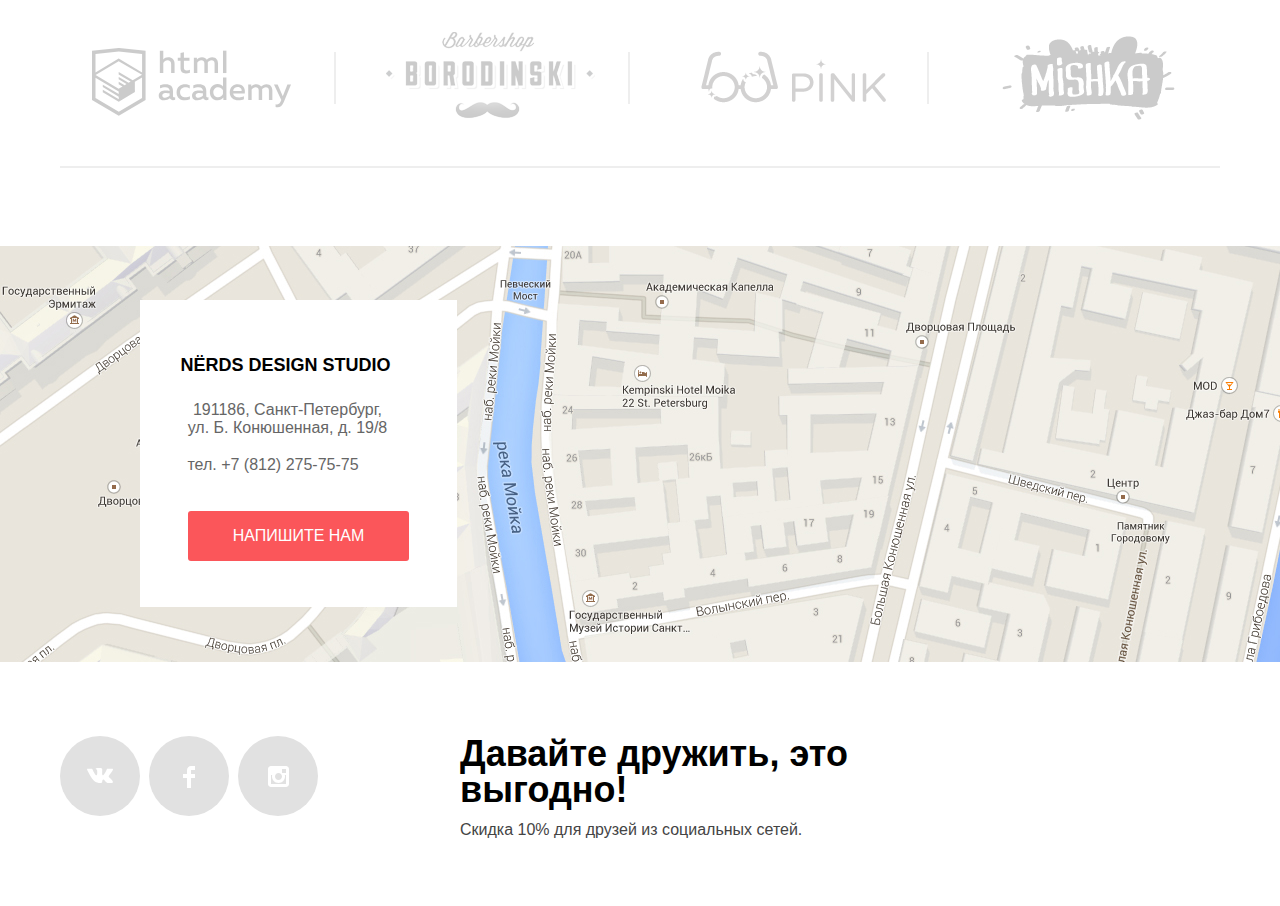
==== commit e611e656: "Доработала" ====
--- a/index.html
+++ b/index.html
@@ -73,18 +73,18 @@
           <h2 class="visually-hidden">Категории работы</h2>
            <ul class="categories-list">
               <li class="categories-item">
-                <img src="img/illustration-1.png" alt="Веб-сайты" width="300" height="146">
+                <img src="img/illustration_1.png" alt="Веб-сайты" width="300" height="146">
                 <h2 class="categories-slogan">Веб-сайты</h2>
                 <p class="categories-slogan-item"> Мир никогда не будет прежним после того как увидит ваш сайт! </p>
                 <a href="catalog.html" class="button-slider-red">Заказать</a>
               </li>
               <li class="categories-item">
-                <img src="img/illustration-2.png" alt="Приложения" width="300" height="146">
+                <img src="img/illustration_2.png" alt="Приложения" width="300" height="146">
                 <h2 class="categories-slogan">Приложения</h2>
                 <p class="categories-slogan-item">Покорите топ-10 приложений в AppStore и Google Play</p>
                 <a href="catalog.html" class="button-slider-green">Заказать</a>
               <li class="categories-item">
-                <img src="img/illustration-3.png" alt="Презентации" width="300" height="146">
+                <img src="img/illustration_3.png" alt="Презентации" width="300" height="146">
                 <h2 class="categories-slogan">Презентации</h2>
                 <p class="categories-slogan-item">Вы даже не подозреваете, насколько вы изумительны!</p>
                 <a href="catalog.html" class="button-slider-yellow">Заказать</a>
@@ -103,7 +103,7 @@
             </ul>
           </div>
           <div class="description-statistics">
-            <img class="description-statistics-img" src="img/nerds-illustration.png" alt="Большой логотип Нердс" width="360" height="208">
+            <img class="description-statistics-img" src="img/nerds_illustration.png" alt="Большой логотип Нердс" width="360" height="208">
             <table class="statistics-table">
               <caption class="description-statistics-item">с 2004 года любим точность во всем:</caption>
               <tbody class="table-statistics">
@@ -152,7 +152,7 @@
       </div>
       <section class="map">
         <h2 class="visually-hidden">Карта</h2>
-        <iframe class="map-iframe" src="https://www.google.com/maps/embed?pb=!1m18!1m12!1m3!1d3434.825457405475!2d30.32035428029708!3d59.93884691070512!2m3!1f0!2f0!3f0!3m2!1i1024!2i768!4f13.1!3m3!1m2!1s0x4696310fca5ba729%3A0xea9c53d4493c879f!2z0JHQvtC70YzRiNCw0Y8g0JrQvtC90Y7RiNC10L3QvdCw0Y8g0YPQuy4sIDE5LCDQodCw0L3QutGCLdCf0LXRgtC10YDQsdGD0YDQsywgMTkxMTg2!5e0!3m2!1sru!2sru!4v1592382726326!5m2!1sru!2sru" style="border:0;" allowfullscreen="" aria-hidden="false" ></iframe>
+        <iframe class="map-iframe" src="https://www.google.com/maps/embed?pb=!1m18!1m12!1m3!1d3434.825457405475!2d30.32035428029708!3d59.93884691070512!2m3!1f0!2f0!3f0!3m2!1i1024!2i768!4f13.1!3m3!1m2!1s0x4696310fca5ba729%3A0xea9c53d4493c879f!2z0JHQvtC70YzRiNCw0Y8g0JrQvtC90Y7RiNC10L3QvdCw0Y8g0YPQuy4sIDE5LCDQodCw0L3QutGCLdCf0LXRgtC10YDQsdGD0YDQsywgMTkxMTg2!5e0!3m2!1sru!2sru!4v1592382726326!5m2!1sru!2sru"  allowfullscreen="" aria-hidden="false" ></iframe>
         <div class="feedback-adress container">
           <h2 class="visually-hidden">Обратная связь</h2>
           <h3 class="footer-feedback-header">Nёrds design studio</h3>
--- a/css/style.css
+++ b/css/style.css
@@ -1,23 +1,30 @@
 @font-face {
-    font-family: 'Roboto';
+    font-family: "Roboto";
     font-style: normal;
     font-weight: 400;
-    src: url('../fonts/roboto-v20-latin_cyrillic-regular.woff2') format('woff2'), /* Super Modern Browsers */
-         url('../fonts/roboto-v20-latin_cyrillic-regular.woff') format('woff'), /* Modern Browsers */
-}
+    src: url("../fonts/roboto-v20-latin_cyrillic-regular.woff2") format("woff2"), /* Super Modern Browsers */
+         url("../fonts/roboto-v20-latin_cyrillic-regular.woff") format("woff"), /* Modern Browsers */
+}
+
 @font-face {
-     font-family: 'Roboto';
+     font-family: "Roboto";
      font-style: normal;
      font-weight: 500;
-     src: url('../fonts/roboto-v20-latin-500.woff2') format('woff2'), /* Super Modern Browsers */
-          url('../fonts/roboto-v20-latin-500.woff') format('woff'), /* Modern Browsers */
+     src: url("../fonts/roboto-v20-latin-500.woff2") format("woff2"), /* Super Modern Browsers */
+          url("../fonts/roboto-v20-latin-500.woff") format("woff"), /* Modern Browsers */
 }
 @font-face {
-     font-family: 'Roboto';
+     font-family: "Roboto";
      font-style: normal;
      font-weight: 700;
-     src: url('../fonts/roboto-v20-latin_cyrillic-700.woff2') format('woff2'), /* Super Modern Browsers */
-          url('../fonts/roboto-v20-latin_cyrillic-700.woff') format('woff'), /* Modern Browsers */
+     src: url("../fonts/roboto-v20-latin_cyrillic-700.woff2") format("woff2"), /* Super Modern Browsers */
+          url("../fonts/roboto-v20-latin_cyrillic-700.woff") format("woff"), /* Modern Browsers */
+}
+
+@font-face {
+	font-family: "Roboto"; 
+	src: local("Roboto"),
+		url(/fonts/font.ttf); 
 }
 
 /* Variables */
@@ -255,31 +262,31 @@
      cursor: pointer;
  }
 .slider-controls label::after {
-  content: "";
-    width: 18px;
-    height: 18px;
-    background: var(--basic-white);
-    position: absolute;
-    top: 8px;
-    left: 8px;
-    z-index: 1;
-    border-radius: 50%   
+     content: "";
+     width: 18px;
+     height: 18px;
+     background: var(--basic-white);
+     position: absolute;
+     top: 8px;
+     left: 8px;
+     z-index: 1;
+     border-radius: 50%   
 }
 
 #slide-1:checked~.slider-controls .slider-controls-slide-1::before, 
 #slide-2:checked~.slider-controls .slider-controls-slide-2::before, 
 #slide-3:checked~.slider-controls .slider-controls-slide-3::before {
      content: "";
-    position: absolute;
-    left: 50%;
-    top: 50%;
-    z-index: 2;
-    width: 4px;
-    height: 4px;
-    margin: -4px;
-    background-color: inherit;
-    border: 2px solid #C1C1C1;
-    border-radius: 50%;
+     position: absolute;
+     left: 50%;
+     top: 50%;
+     z-index: 2;
+     width: 4px;
+     height: 4px;
+     margin: -4px;
+     background-color: inherit;
+     border: 2px solid #C1C1C1;
+     border-radius: 50%;
  }
 
 #slide-1:checked~.slides .slide:nth-child(1), #slide-2:checked~.slides .slide:nth-child(2), #slide-3:checked~.slides .slide:nth-child(3) {
@@ -287,21 +294,21 @@
 }
 
 #slide-1:checked~.slides .slide:nth-child(1) {
-     background-image: url(../img/nerds-index-slide1.png);
+     background-image: url(../img/nerds_index_slide1.png);
      background-repeat: no-repeat;
-     background-position: 99% -6px;
+     background-position: 99% 0;
 }
 
 #slide-2:checked~.slides .slide:nth-child(2) {
-     background-image: url(../img/nerds-index-slide2.png);
+     background-image: url(../img/nerds_index_slide2.png);
      background-repeat: no-repeat;
-     background-position: 99% -6px;
+     background-position: 99% 0;
 }
 
 #slide-3:checked~.slides .slide:nth-child(3){
-     background-image: url(../img/nerds-index-slide3.png);
+     background-image: url(../img/nerds_index_slide3.png);
      background-repeat: no-repeat;
-     background-position: 99% -6px;
+     background-position: 99% 0;
 }
 
 .slogan {
@@ -410,6 +417,7 @@
      padding: 16px 83px;
      display: inline-flex;
      border-width: 0px;
+     margin: 25px 0 0 2px;
 }
 
 /* Сategories */
@@ -926,20 +934,20 @@
 }
 
 .filter-input-checkbox:checked + label::before {
-     background-image: url(../img/checkbox-on.svg);
+     background-image: url(../img/checkbox_on.svg);
      opacity: 0.4;
      background-repeat: no-repeat;
-     width: 23px;
-     height: 23px;
+     width: 24px;
+     height: 24px;
      border: none;
 }
 
 .filter-input-checkbox:checked + label:hover::before{
-     background-image: url(../img/checkbox-on.svg);
+     background-image: url(../img/checkbox_on.svg);
      opacity: 1;
      background-repeat: no-repeat;
-     width: 23px;
-     height: 23px;
+     width: 24px;
+     height: 24px;
      border: none;
 }
 
@@ -1134,7 +1142,7 @@
 }
 
 .catalog-item:hover .card-description,
-.catalog-item:focus .card-description  {
+.catalog-item:focus-within .card-description  {
      display: block;
 }
 
@@ -1231,6 +1239,7 @@
 .container-form {
      width: 761px;
      height: 353px;
+     margin-left: 98px;
 }
 
 .form-item{
@@ -1242,6 +1251,7 @@
      font-size: 46px;
      line-height: 53px;
      font-weight: bold;
+     margin: 64px 0 15px 98px;
 }
 
 .feedback-ladel {
@@ -1266,6 +1276,12 @@
      font-size: 16px;
 }
 
+.feedback-input-name, .feedback-input-email {
+     margin-top: 7px;
+     padding-left: 15px;
+}
+
+
 .feedback-input-text {
      border: 2px solid var(--basic-pule-blue);
      box-sizing: border-box;
@@ -1274,6 +1290,8 @@
      height: 118px;
      width: 760px;
      resize: none;
+     margin-top: 5px;
+     padding: 15px 0px 0px 15px
 }
 
 .feedback-input-name:hover, 
@@ -1318,9 +1336,9 @@
 
 .modal-feedback {
      display: none;
-     width: 760px;
-     padding: 65px 100px;
-     top: 50%;
+     width: 960px;
+     height: 586px;
+     top: 62%;
      left: 50%;
      transform: translate(-50%, -50%);
 }
@@ -1335,9 +1353,8 @@
      position: absolute;
      top: 78px;
      right: 90px;
-     width: 22px;
+     width: 24px;
      font-size: 0;
-     border: 0;
      cursor: pointer;
 
 }
@@ -1368,10 +1385,9 @@
 .modal-close::before {
      content: "";
      position: absolute;
-     width: 19px;
-     height: 3px;
-     top: 10px;
-     left: 2px;
+     width: 24px;
+     height: 4px;
+     top: 8px;
      background-color: var(--basic-pink);
      opacity: 0.3;
 }
@@ -1383,15 +1399,15 @@
      }
    
      70% {
-          top: 55%;
+          top: 65%;
      }
    
      90% {
-          top: 45%;
+          top: 59%;
      }
    
      100% {
-          top: 50%;
+          top: 62%;
      }
 }
 
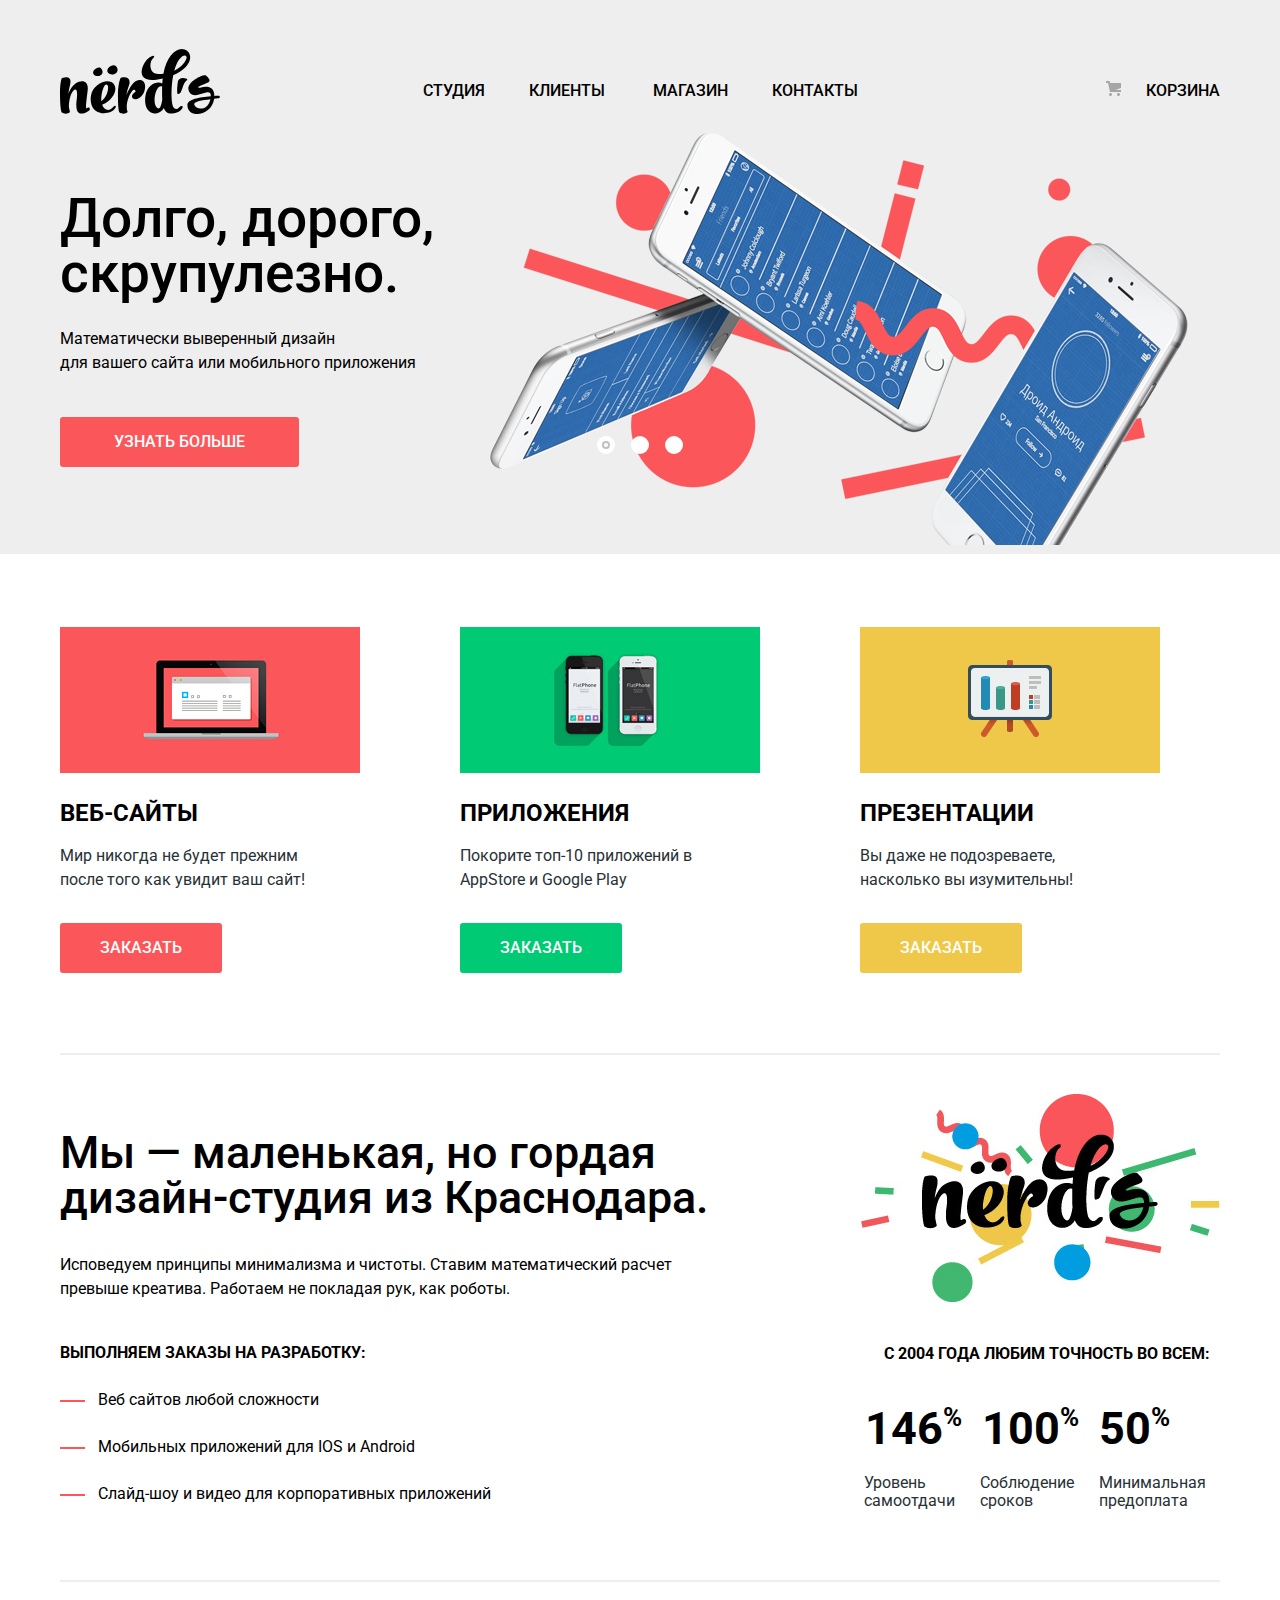
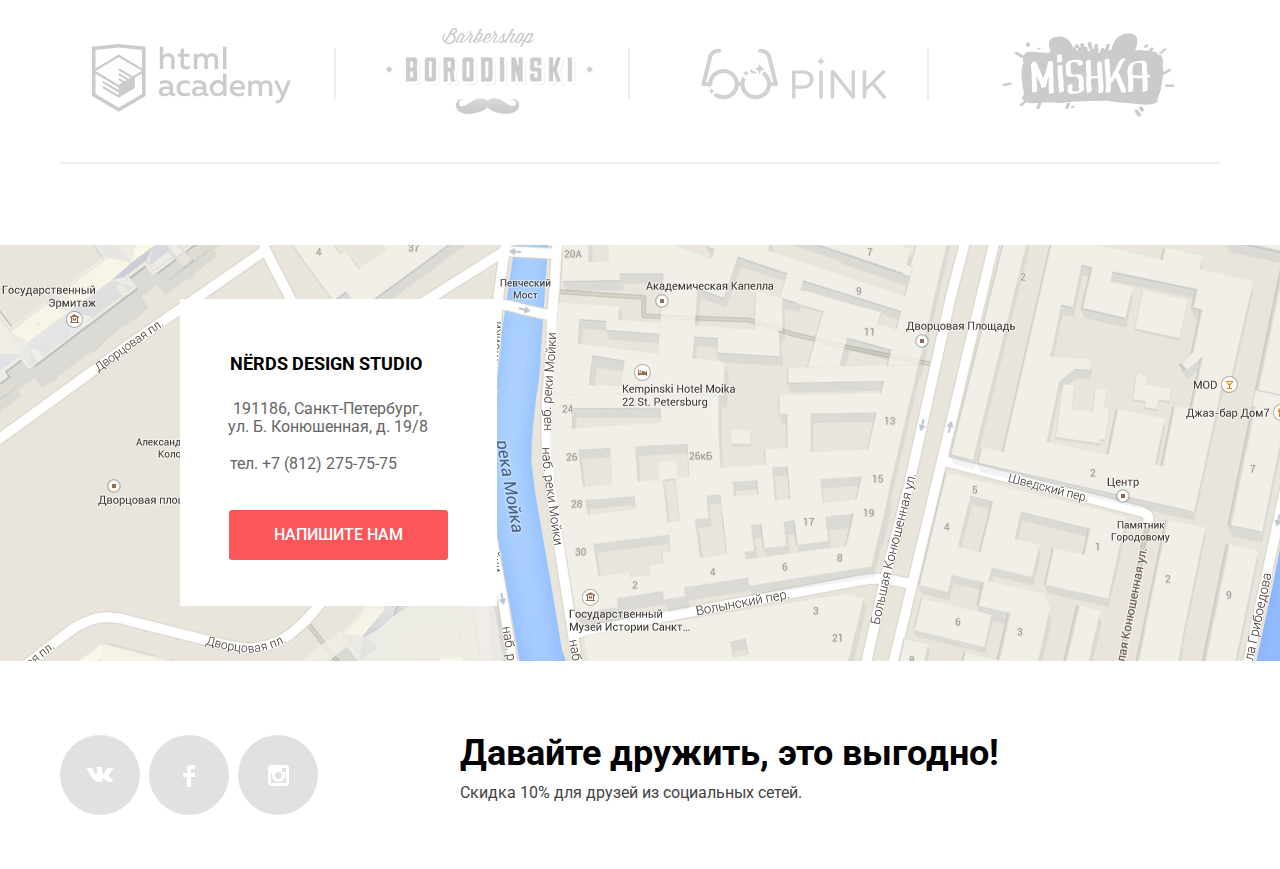
==== commit 11a7c7aa: "доработала, осталось немного" ====
--- a/index.html
+++ b/index.html
@@ -23,7 +23,7 @@
             <a class="nav-item-link" href="#">Клиенты</a>
           </li>
           <li class="nav-item">
-            <a class="nav-item-link" href="catalog.html">Магазин</a>
+            <a class="nav-item-link main-catalog" href="catalog.html">Магазин</a>
           </li>
           <li class="nav-item-link">
             <a class="nav-item-link" href="#">Контакты</a>
@@ -42,9 +42,9 @@
     <main>
       <h1 class="visually-hidden">Дизайн-студия Нёрдс</h1>
       <div class="slider">
-        <input class="visually-hidden" type="radio" name="slider" id="slide-1" checked>
-        <input class="visually-hidden" type="radio" name="slider" id="slide-2">
-        <input class="visually-hidden" type="radio" name="slider" id="slide-3">
+        <input class="visually-hidden slide-1" type="radio" name="slider" id="slide-1" checked>
+        <input class="visually-hidden slide-2" type="radio" name="slider" id="slide-2">
+        <input class="visually-hidden slide-3" type="radio" name="slider" id="slide-3">
         <div class="slider-controls">
           <label class="slider-controls-slide-1" for="slide-1"></label>
           <label class="slider-controls-slide-2" for="slide-2"></label>
@@ -98,7 +98,7 @@
             <h3 class="description-item">Выполняем заказы на разработку:</h3>
             <ul class="description-list">
               <li class="description-item-list">Веб сайтов любой сложности</li>
-              <li class="description-item-list">Мобильных приложений для IOS и Android</li>
+              <li class="description-item-list description-item-list-mobile">Мобильных приложений для IOS и Android</li>
               <li class="description-item-list">Слайд-шоу и видео для корпоративных приложений</li>
             </ul>
           </div>
@@ -219,7 +219,7 @@
           <textarea class="feedback-input-text" name="comment" id="comment" cols="250" rows="5" placeholder="В свободной форме" ></textarea>
         </p>
         <input type="submit" class="feedback-button" value="Отправить">
-        <a class="modal-close">Закрыть окно</a>
+        <button class="modal-close"><span class="visually-hidden">Закрыть окно</span></button>
       </form>
     </section>
     <script src="js/feedback.js"></script>
--- a/css/style.css
+++ b/css/style.css
@@ -1,32 +1,3 @@
-@font-face {
-    font-family: "Roboto";
-    font-style: normal;
-    font-weight: 400;
-    src: url("../fonts/roboto-v20-latin_cyrillic-regular.woff2") format("woff2"), /* Super Modern Browsers */
-         url("../fonts/roboto-v20-latin_cyrillic-regular.woff") format("woff"), /* Modern Browsers */
-}
-
-@font-face {
-     font-family: "Roboto";
-     font-style: normal;
-     font-weight: 500;
-     src: url("../fonts/roboto-v20-latin-500.woff2") format("woff2"), /* Super Modern Browsers */
-          url("../fonts/roboto-v20-latin-500.woff") format("woff"), /* Modern Browsers */
-}
-@font-face {
-     font-family: "Roboto";
-     font-style: normal;
-     font-weight: 700;
-     src: url("../fonts/roboto-v20-latin_cyrillic-700.woff2") format("woff2"), /* Super Modern Browsers */
-          url("../fonts/roboto-v20-latin_cyrillic-700.woff") format("woff"), /* Modern Browsers */
-}
-
-@font-face {
-	font-family: "Roboto"; 
-	src: local("Roboto"),
-		url(/fonts/font.ttf); 
-}
-
 /* Variables */
 :root {
      --basic-black: #000000;
@@ -47,6 +18,8 @@
      --basic-extra-white: #E9E9E9;
      --basic-white: #FFFFFF;
      --basic-soft-white: #F1F1F1;
+     --basic-light-pink: #FECCCE;
+     --basic-white-pink: #FFEEEF;
      --basic-pink: #FB565A;
      --basic-light-red: #E37376;
      --basic-red: #FB565A;
@@ -68,7 +41,7 @@
      min-width: 1197px;
      margin: 0;
      padding: 0;
-     font-family: "Roboto", sans-serif;
+     font-family: "Roboto", "Arial", sans-serif;
      font-size: 16px;
      line-height: 24px;
      font-weight: 400;
@@ -120,7 +93,7 @@
 .main-header {
      margin: 0;
      min-width: 1200px;
-     padding: 48px 0 0;
+     padding-top: 48px;
      background-color: var(--basic-dark-white);
      font-weight: 500;
 }
@@ -131,7 +104,8 @@
 
 .main-header-logo {
      width: 160px;
-     height: 65px;
+     height: 66px;
+     display: block;
 }
 
 .main-header-logo:focus{
@@ -146,7 +120,7 @@
 }
 
 .basket-navigation-icon {
-     margin-right: 25px;
+     margin-right: 21px;
 }
 
 .site-navigation-wrapper {
@@ -176,8 +150,11 @@
 }
 
 .nav-item {
-     margin-right: 44px;
-     padding-top: 10px;
+     margin: 19px 44px 0 0;
+}
+
+.main-catalog {
+     margin-left: 4px;
 }
 
 .nav-item-link, .basket-navigation-link{
@@ -185,7 +162,7 @@
      line-height: 30px;
      color: var( --basic-black);
      font-weight: 500;
-     padding-top: 10px;
+     margin-top: 19px;
 }
 
 .nav-item-link:hover, .basket-navigation-link:hover,
@@ -212,7 +189,7 @@
 .menu-current{
      border-bottom: 2px var(--basic-red) solid;
      cursor: context-menu;
-     padding-bottom: 21px;
+     padding-bottom: 18px;
 }
 
 .nav-item a:not([href]):hover, 
@@ -225,7 +202,7 @@
 
 .slide{
      display: none;
-     padding: 70px 0 80px;
+     padding: 70px 0 87px;
 }
 
 .slider {
@@ -241,14 +218,12 @@
 .slider-controls {
      position: absolute;
      left: 50%;
-     bottom: 102px;
+     bottom: 108px;
      z-index: 5;
      width: 160px;
      height: 18px;
      text-align: center;
      font-size: 0;
-     -webkit-transform: translateX(-50%);
-     -ms-transform: translateX(-50%);
      transform: translateX(-50%);
  }
 
@@ -273,9 +248,9 @@
      border-radius: 50%   
 }
 
-#slide-1:checked~.slider-controls .slider-controls-slide-1::before, 
-#slide-2:checked~.slider-controls .slider-controls-slide-2::before, 
-#slide-3:checked~.slider-controls .slider-controls-slide-3::before {
+.slide-1:checked~.slider-controls .slider-controls-slide-1::before, 
+.slide-2:checked~.slider-controls .slider-controls-slide-2::before, 
+.slide-3:checked~.slider-controls .slider-controls-slide-3::before {
      content: "";
      position: absolute;
      left: 50%;
@@ -289,23 +264,25 @@
      border-radius: 50%;
  }
 
-#slide-1:checked~.slides .slide:nth-child(1), #slide-2:checked~.slides .slide:nth-child(2), #slide-3:checked~.slides .slide:nth-child(3) {
+.slide-1:checked~.slides .slide:nth-child(1), 
+.slide-2:checked~.slides .slide:nth-child(2), 
+.slide-3:checked~.slides .slide:nth-child(3) {
      display: block;
 }
 
-#slide-1:checked~.slides .slide:nth-child(1) {
+.slide-1:checked~.slides .slide:nth-child(1) {
      background-image: url(../img/nerds_index_slide1.png);
      background-repeat: no-repeat;
      background-position: 99% 0;
 }
 
-#slide-2:checked~.slides .slide:nth-child(2) {
+.slide-2:checked~.slides .slide:nth-child(2) {
      background-image: url(../img/nerds_index_slide2.png);
      background-repeat: no-repeat;
      background-position: 99% 0;
 }
 
-#slide-3:checked~.slides .slide:nth-child(3){
+.slide-3:checked~.slides .slide:nth-child(3){
      background-image: url(../img/nerds_index_slide3.png);
      background-repeat: no-repeat;
      background-position: 99% 0;
@@ -315,7 +292,7 @@
      font-size: 55px;
      font-weight: 500;
      line-height: 55px;
-     margin: 2px 0px 26px 0px;
+     margin: 7px 0px 26px 0px;
      width: 523px;
 }
 
@@ -333,7 +310,7 @@
      border-radius: 3px;
      padding: 13px 54px;
      display: inline-flex;
-     margin-top: 23px;
+     margin-top: 26px;
 }
 
 .button:hover,
@@ -362,8 +339,8 @@
      font-weight:500;
      background: var(--basic-red);
      border-radius: 3px;
-     padding: 14px 40px;
-     margin-top: 13px;
+     padding: 13px 40px;
+     margin-top: 15px;
      display: inline-flex;
 }
 
@@ -373,8 +350,8 @@
      font-weight: 500;
      background: var(--basic-green);
      border-radius: 3px;
-     padding: 14px 40px;
-     margin-top: 13px;
+     padding: 13px 40px;
+     margin-top: 15px;
      display: inline-flex;
 }
 
@@ -394,8 +371,8 @@
      font-weight: 500;
      background: var(--basic-yellow);
      border-radius: 3px;
-     padding: 14px 40px;
-     margin-top: 13px;
+     padding: 13px 40px;
+     margin-top: 15px;
      display: inline-flex;
 }
 
@@ -427,7 +404,7 @@
      font-size: 24px;
      text-transform: uppercase;
      line-height: 30px;
-     margin-bottom: 15px;
+     margin: 18px 0 15px 0;
 }
 
 .categories-slogan-item {
@@ -447,7 +424,7 @@
      grid-template-columns: 300px 300px 300px;
      gap: 100px;
      margin: 0;
-     padding: 80px 0px 80px 0px;
+     padding: 73px 0px 80px 0px;
 }
 
 /* Description */
@@ -495,7 +472,7 @@
      font-size: 16px;
      line-height: 24px;
      text-transform: uppercase;
-     margin-top: 43px;
+     margin-top: 40px;
 }
 
 .description-item-list {
@@ -504,13 +481,17 @@
 }
 
 .description-statistics-img{
-     margin-bottom: 35px;
+     margin-bottom: 33px;
 }
      
 .description-list-marker{
      color: var(--basic-red);
      font-size: 25px;
      margin: 0 7px 0 0;
+}
+
+.description-item-list-mobile {
+     margin-bottom: 2px;
 }
 
 .description-item-list::before {
@@ -519,7 +500,7 @@
      height: 2px;
      background-color: var(--basic-pink);
      position: absolute;
-     left: -34px;
+     left: -38px;
      top: 12px;
 }
 
@@ -532,7 +513,7 @@
 .table-statistics-header {
      color: var(--basic-dark-gray);
      line-height: 18px;
-     padding: 6px 9px 0px 10px;
+     padding: 8px 23px 0px 0px;
      text-align: left;
      font-size: 16px;
      font-weight: normal;
@@ -561,7 +542,7 @@
 
 .partners-item {
      border-bottom: 2px solid #EEEEEE;
-     margin-bottom: 78px;
+     margin-bottom: 81px;
 }
 
 .list-of-partners{
@@ -643,7 +624,7 @@
 
 .feedback-adress {
      top: 54px;
-     left: 140px;
+     left: 180px;
      text-align: center;
 }
 
@@ -749,7 +730,7 @@
      grid-template-columns: 260px 759px;
      gap: 140px;
      align-content: start;
-     margin-top: 55px;
+     margin-top: 54px;
 }
 
 .catalog-list {
@@ -765,9 +746,7 @@
 .catalog-item {
      width: 220px;
      min-height: 285px;
-
      min-height: 285px;
-
      position: relative;
      width: 360px;
 }
@@ -777,7 +756,7 @@
      line-height: 55px;
      font-weight: 500;
      background-color: var(--basic-dark-white);
-     padding: 71px 19px 108px 0px;
+     padding: 70px 16px 108px 0px;
      text-align: center;
      margin: 0;
 }
@@ -809,7 +788,7 @@
 }
 
 .filter-sort-item {
-     margin-right: 25px;
+     margin-right: 23px;
 }
 
 .filter-sort-list:hover, .filter-sort-list:focus  {
@@ -832,7 +811,7 @@
 	border-left: 5px solid transparent;
 	border-right: 5px solid transparent;
      border-top: 10px solid var(--basic-black);
-     margin-right: 20px;
+     margin: 0 20px 4px 0;
 }
 
 .filter-sort-item-down:hover, .filter-sort-item-down:focus {
@@ -842,8 +821,6 @@
 .filter-sort-item-down:active {
      opacity: 1;
 }
-
-
 
 .filter-sort-item-up {
      width: 0;
@@ -871,13 +848,21 @@
      text-transform: uppercase;
 }
 
+.filter-header-grid {
+     margin-bottom: 14px;
+}
+
+.filter-header-features {
+     margin-bottom: 16px;
+}
+
 .fieldset {
      padding: 0;
      margin: 0;
 }
 
-.fieldset:not(:first-child) {
-     margin-top: 20px;
+.fielsed-grid {
+     margin-bottom: 22px;
 }
 
 .filter-item-grid label,
@@ -901,11 +886,7 @@
 }
 
 .filter-item-grid {
-     padding-bottom: 16px;
-}
-
-.filter-adaptive {
-     margin-top: 13px;
+     margin-bottom: 14px;
 }
 
 .filter-label {
@@ -914,8 +895,12 @@
      align-items: center; 
 }
 
-.filter-label-features {
-     margin-top: 15px;
+.filter-item-features {
+     margin-bottom: 14px;
+}
+
+.filter-item-features-slider {
+     margin-bottom: 12px;
 }
 
 .filter-input-checkbox + label::before {
@@ -937,7 +922,7 @@
      background-image: url(../img/checkbox_on.svg);
      opacity: 0.4;
      background-repeat: no-repeat;
-     width: 24px;
+     width: 26px;
      height: 24px;
      border: none;
 }
@@ -946,8 +931,6 @@
      background-image: url(../img/checkbox_on.svg);
      opacity: 1;
      background-repeat: no-repeat;
-     width: 24px;
-     height: 24px;
      border: none;
 }
 
@@ -1008,7 +991,7 @@
      border-radius: 3px;
      padding: 16px 88px;
      border-width: 0px;
-     margin-top: 37px;
+     margin-top: 30px;
 }
 
 .filter-button:hover, .filter-button:focus {
@@ -1021,9 +1004,9 @@
      outline: none;
      border: 0;
 }
- 
+
 .range-filter {
-     margin: 47px 0px 33px 0px;
+     margin: 47px 0px 55px 0px;
 }
 
 .filter-item-grid,
@@ -1032,7 +1015,6 @@
      line-height: 19px;
      color: var(--basic-dark-gray);
 }
-
 
 .range-controls {
      position: relative;
@@ -1156,7 +1138,7 @@
      color: var(--basic-light-gray);
      text-align: center;
      width: 255px;
-     margin: 12px 0 49px 50px;
+     margin: 10px 0 46px 50px;
 }
 
 .card-price {
@@ -1217,7 +1199,7 @@
 
 .pagination {
      display: flex;
-     margin-top: 49px;
+     margin-top: 46px;
 }
 
 .pg-active, .pagination-item {
@@ -1265,6 +1247,7 @@
      box-sizing: border-box;
      border-radius: 3px;
      font-size: 16px;
+     padding: 15px;
 }
 
 .feedback-input-email {
@@ -1274,11 +1257,11 @@
      box-sizing: border-box;
      border-radius: 3px;
      font-size: 16px;
+     padding: 15px;
 }
 
 .feedback-input-name, .feedback-input-email {
      margin-top: 7px;
-     padding-left: 15px;
 }
 
 
@@ -1290,8 +1273,7 @@
      height: 118px;
      width: 760px;
      resize: none;
-     margin-top: 5px;
-     padding: 15px 0px 0px 15px
+     padding: 15px;
 }
 
 .feedback-input-name:hover, 
@@ -1300,13 +1282,13 @@
 .feedback-input-email:focus,
 .feedback-input-text:hover,
 .feedback-input-text:focus {
-     border: 2px solid var(--basic-silver)
+     border: 2px solid var(--basic-silver);
 }
 
 .feedback-input-name:active,
 .feedback-input-text:active,
 .feedback-input-email:active {
-     border: 2px solid var(--basic-black)
+     border: 2px solid var(--basic-black);
 }
 
 .feedback-input-name::placeholder, 
@@ -1321,6 +1303,7 @@
 .feedback-input-name:invalid,
 .feedback-input-email:invalid{
      border:2px solid var(--basic-soft-red);
+     color: var(--basic-soft-red);
 }
 .feedback-input-name:invalid::placeholder,
 .feedback-input-email:invalid::placeholder {
@@ -1338,9 +1321,10 @@
      display: none;
      width: 960px;
      height: 586px;
-     top: 62%;
+     top: 50%;
      left: 50%;
      transform: translate(-50%, -50%);
+     box-shadow: 0px 20px 40px rgba(0, 0, 0, 0.4);
 }
 
 .modal-show {
@@ -1356,7 +1340,8 @@
      width: 24px;
      font-size: 0;
      cursor: pointer;
-
+     width: 24px;
+     height: 24px;
 }
 
 .modal-close:hover::before, 
@@ -1364,13 +1349,11 @@
 .modal-close:focus::before, 
 .modal-close:focus::after{
      background-color: var(--basic-red);
-     opacity: 1;
 }
 
 .modal-close:active::before, 
 .modal-close:active:after {
-     background-color: var(--basic-red);
-     opacity: 0.1;
+     background-color: var(--basic-white-pink);
 }
 
 .modal-close::before {
@@ -1388,8 +1371,7 @@
      width: 24px;
      height: 4px;
      top: 8px;
-     background-color: var(--basic-pink);
-     opacity: 0.3;
+     background-color: var(--basic-light-pink)
 }
 
 /*animation*/ 
@@ -1399,15 +1381,15 @@
      }
    
      70% {
-          top: 65%;
+          top: 55%;
      }
    
      90% {
-          top: 59%;
+          top: 45%;
      }
    
      100% {
-          top: 62%;
+          top: 50%;
      }
 }
 
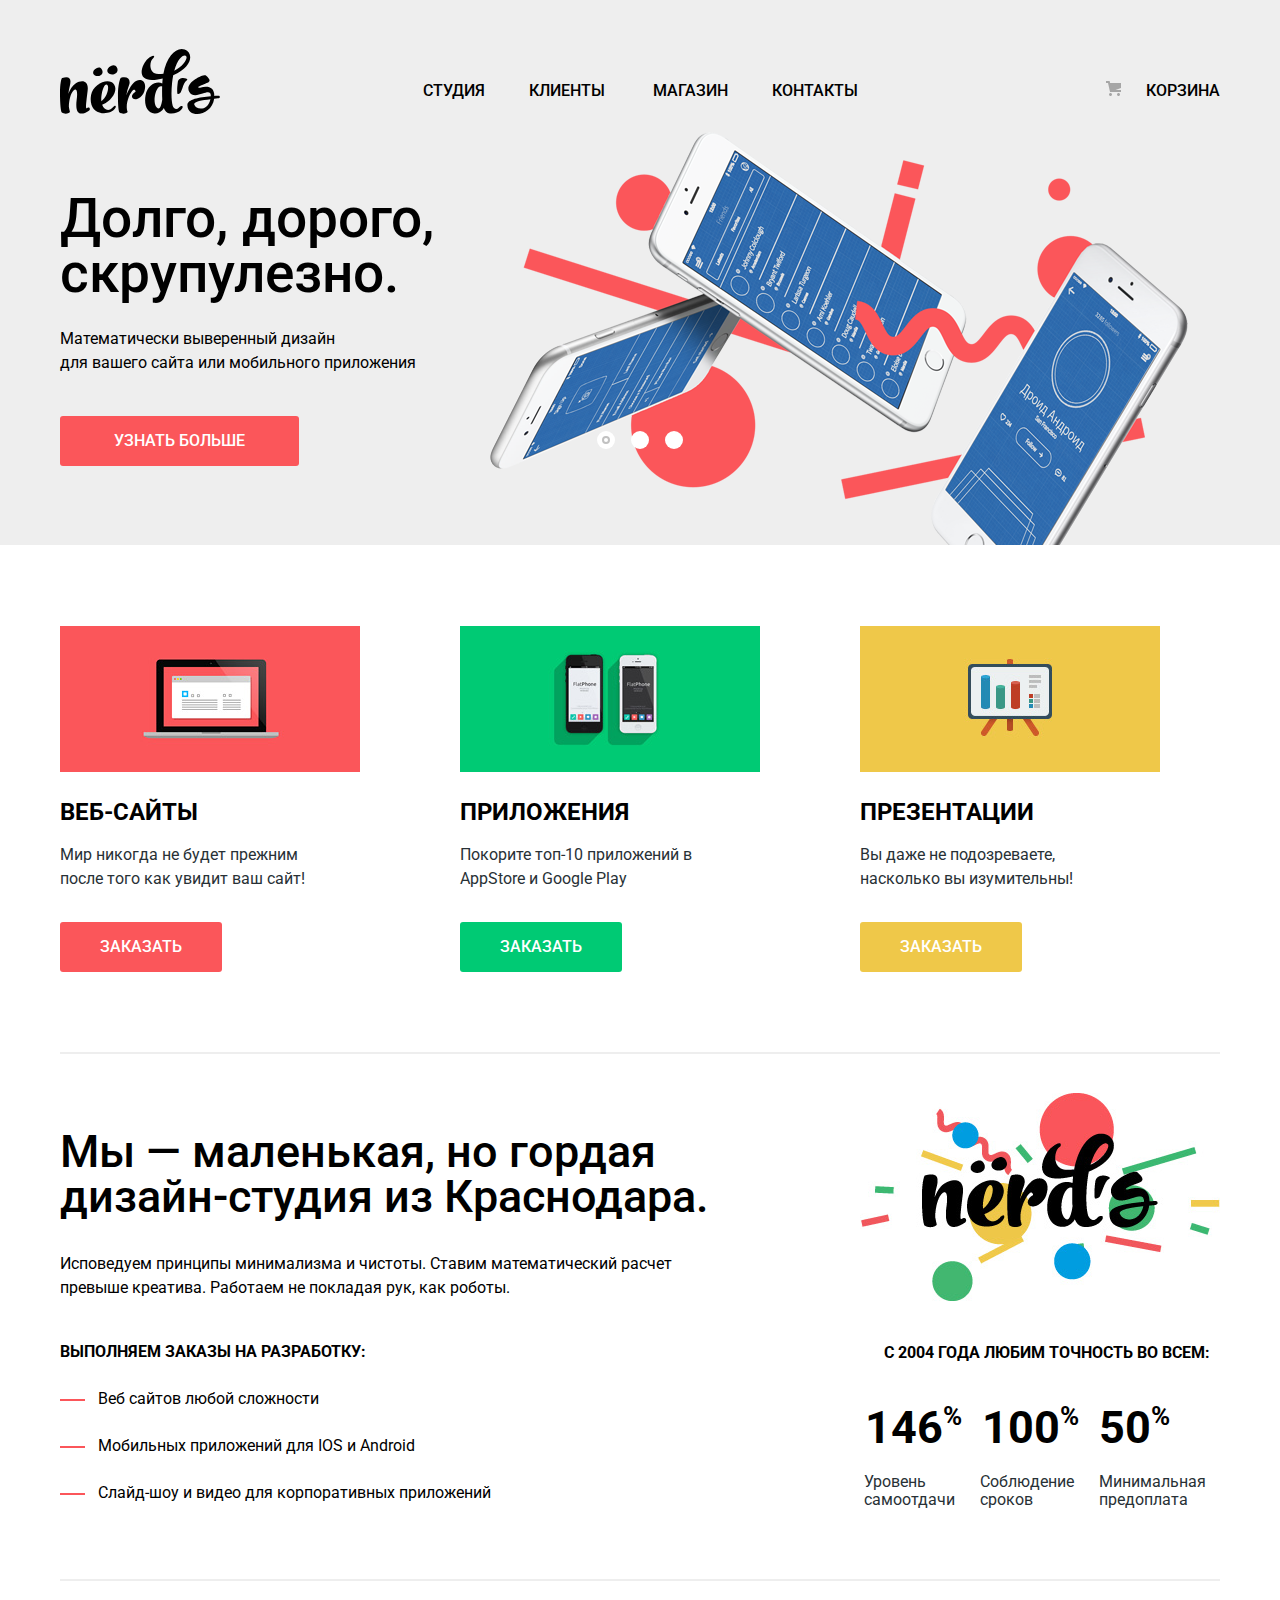
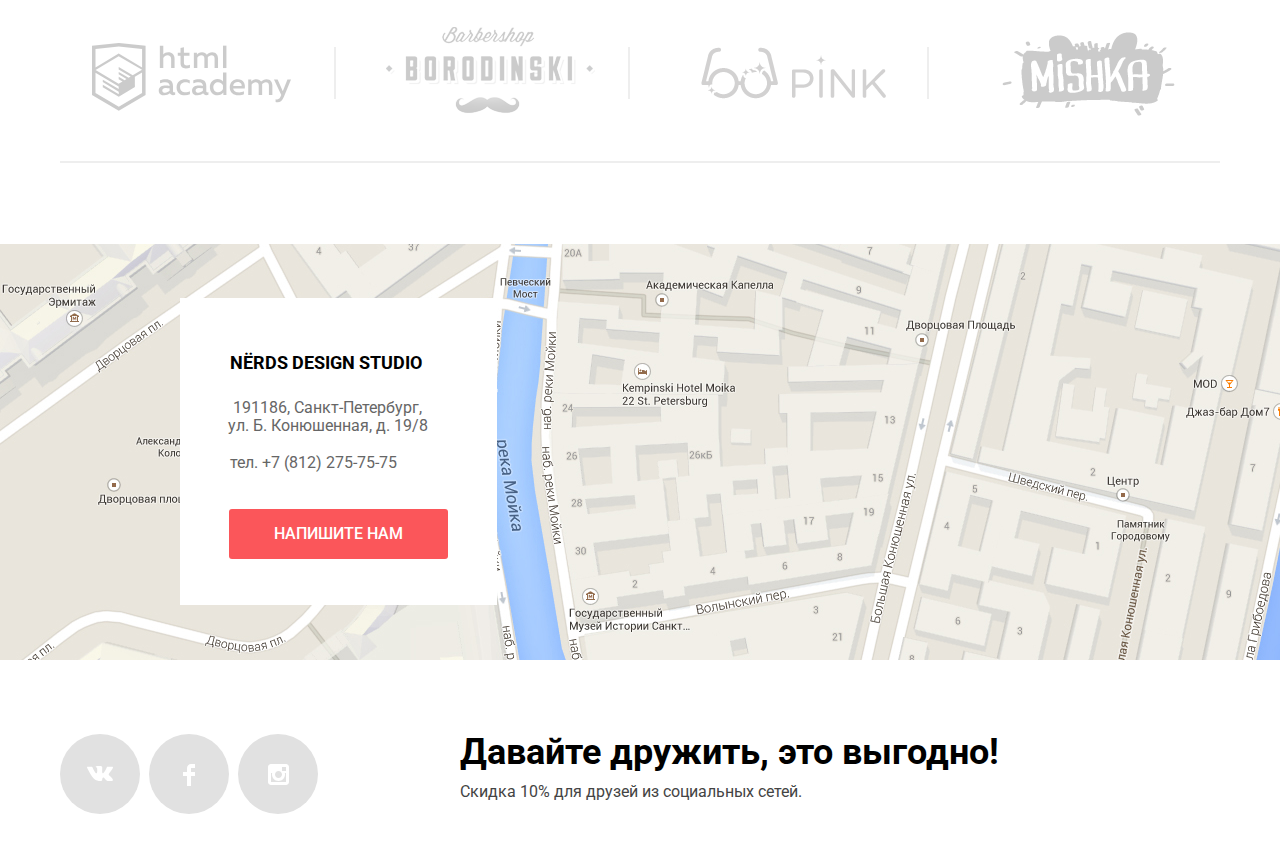
==== commit 9640f601: "Доработала" ====
--- a/index.html
+++ b/index.html
@@ -57,13 +57,13 @@
             <a href="#" class="button">Узнать больше</a>
           </div>
           <div class="slide">
-            <p class="slogan">Любим математику как никто другой</p>
-            <p class="slogan-description">Никакого креатива, только математические формулы для расчета идеальных пропорций</p>
+            <p class="slogan slogan-slide">Любим математику как никто другой</p>
+            <p class="slogan-description-slide">Никакого креатива, только математические формулы для расчета идеальных пропорций</p>
             <a href="#" class="button">Узнать больше</a>
           </div>
           <div class="slide">
-            <p class="slogan">Только ночь, только хардкор</p>
-            <p class="slogan-description">Работать днем, как все? Мы против этого. <br> Ближе к полуночи работа только начинается.</p>
+            <p class="slogan slogan-slide">Только ночь, только хардкор</p>
+            <p class="slogan-description-slide">Работать днем, как все? Мы против этого. <br> Ближе к полуночи работа только начинается.</p>
             <a href="#" class="button">Узнать больше</a>
           </div>
         </div>
--- a/css/style.css
+++ b/css/style.css
@@ -190,6 +190,7 @@
      border-bottom: 2px var(--basic-red) solid;
      cursor: context-menu;
      padding-bottom: 18px;
+     position: relative;
 }
 
 .nav-item a:not([href]):hover, 
@@ -202,7 +203,8 @@
 
 .slide{
      display: none;
-     padding: 70px 0 87px;
+     padding: 70px 0 79px;
+     margin-bottom: 8px;
 }
 
 .slider {
@@ -218,7 +220,7 @@
 .slider-controls {
      position: absolute;
      left: 50%;
-     bottom: 108px;
+     bottom: 104px;
      z-index: 5;
      width: 160px;
      height: 18px;
@@ -298,6 +300,16 @@
 
 .slogan-description {
      width: 416px;
+     margin-bottom: 41px;
+}
+
+.slogan-slide {
+     margin-bottom: 0;
+}
+
+.slogan-description-slide {
+     width: 416px;
+     margin: 39px 0 29px 0;
 }
 
 /* Buttom */
@@ -310,7 +322,6 @@
      border-radius: 3px;
      padding: 13px 54px;
      display: inline-flex;
-     margin-top: 26px;
 }
 
 .button:hover,
@@ -730,7 +741,7 @@
      grid-template-columns: 260px 759px;
      gap: 140px;
      align-content: start;
-     margin-top: 54px;
+     margin-top: 58px;
 }
 
 .catalog-list {
@@ -756,7 +767,7 @@
      line-height: 55px;
      font-weight: 500;
      background-color: var(--basic-dark-white);
-     padding: 70px 16px 108px 0px;
+     padding: 75px 16px 108px 0px;
      text-align: center;
      margin: 0;
 }
@@ -1233,7 +1244,7 @@
      font-size: 46px;
      line-height: 53px;
      font-weight: bold;
-     margin: 64px 0 15px 98px;
+     margin: 64px 0 19px 98px;
 }
 
 .feedback-ladel {
@@ -1320,7 +1331,7 @@
 .modal-feedback {
      display: none;
      width: 960px;
-     height: 586px;
+     height: 590px;
      top: 50%;
      left: 50%;
      transform: translate(-50%, -50%);
@@ -1342,6 +1353,8 @@
      cursor: pointer;
      width: 24px;
      height: 24px;
+     background-color: var(--basic-white);
+     border: 1px solid #FFFFFF;
 }
 
 .modal-close:hover::before, 
@@ -1371,6 +1384,7 @@
      width: 24px;
      height: 4px;
      top: 8px;
+     right: -2px;
      background-color: var(--basic-light-pink)
 }
 
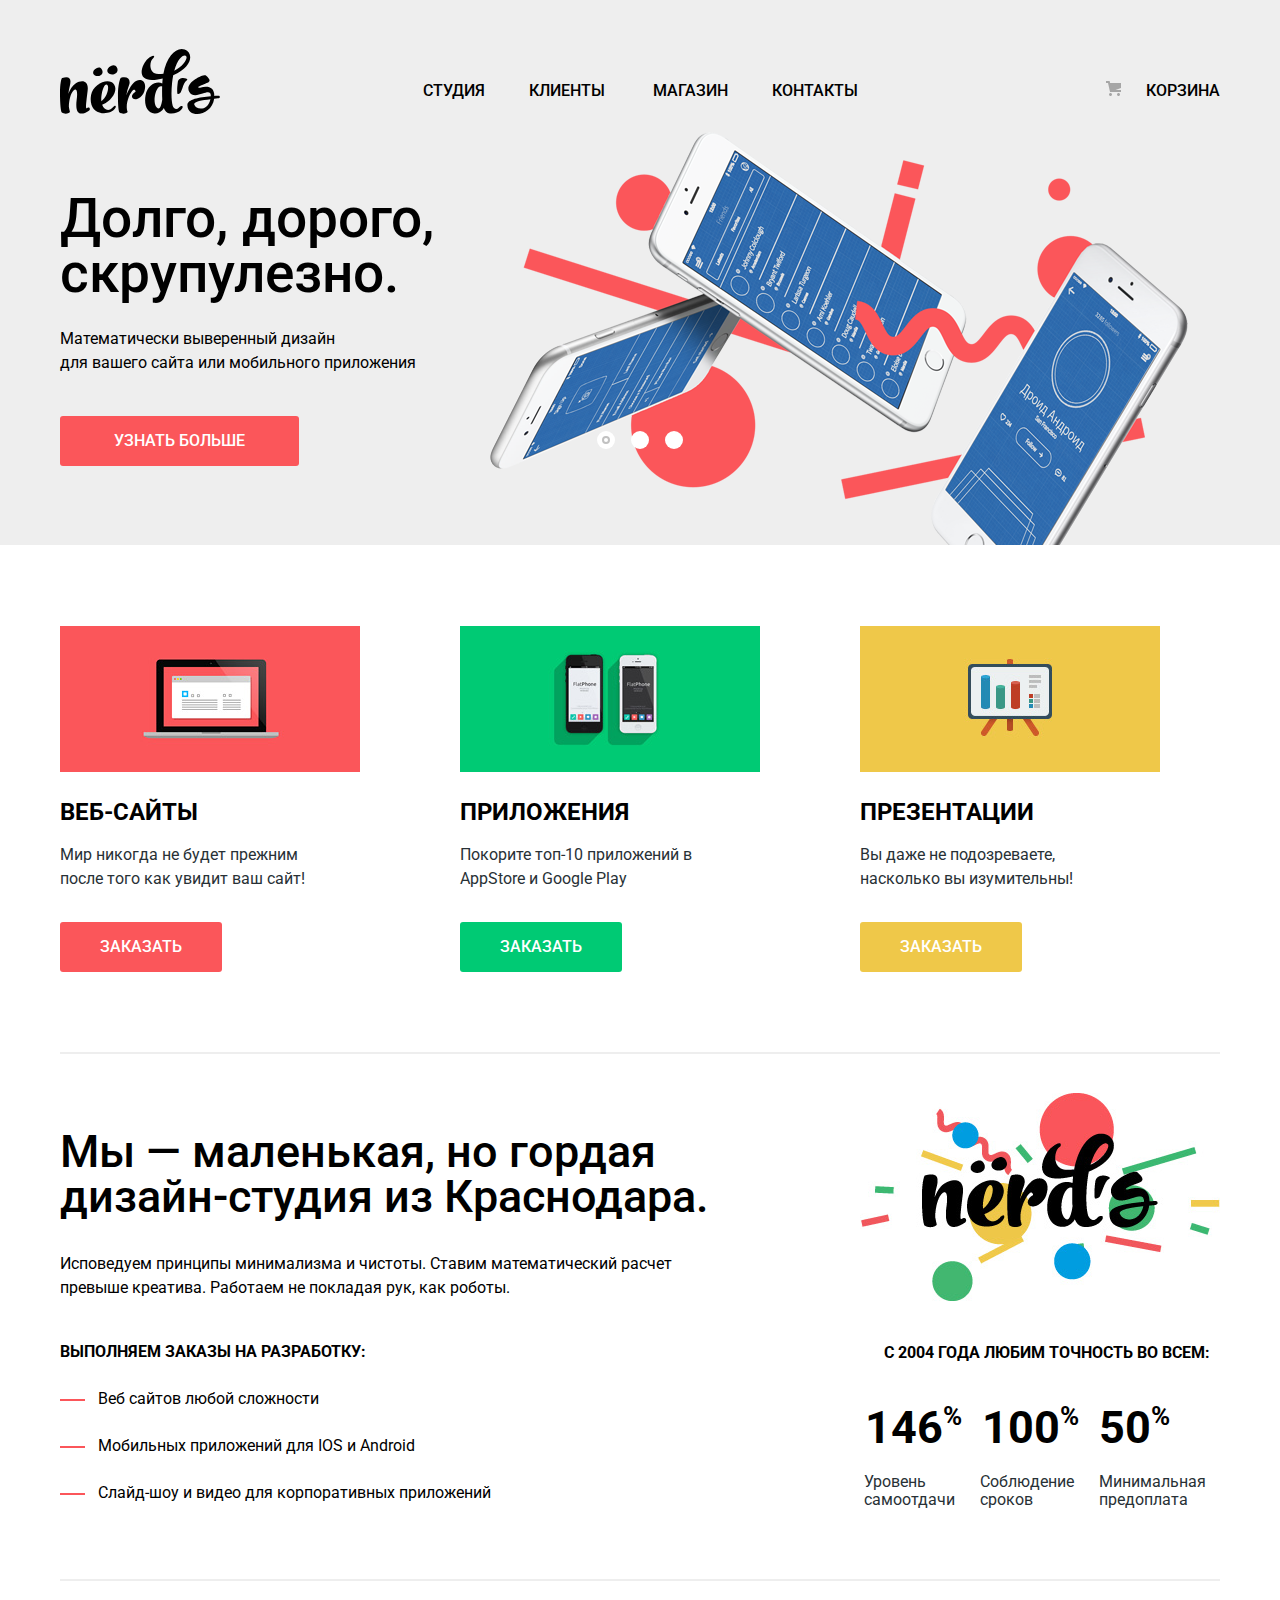
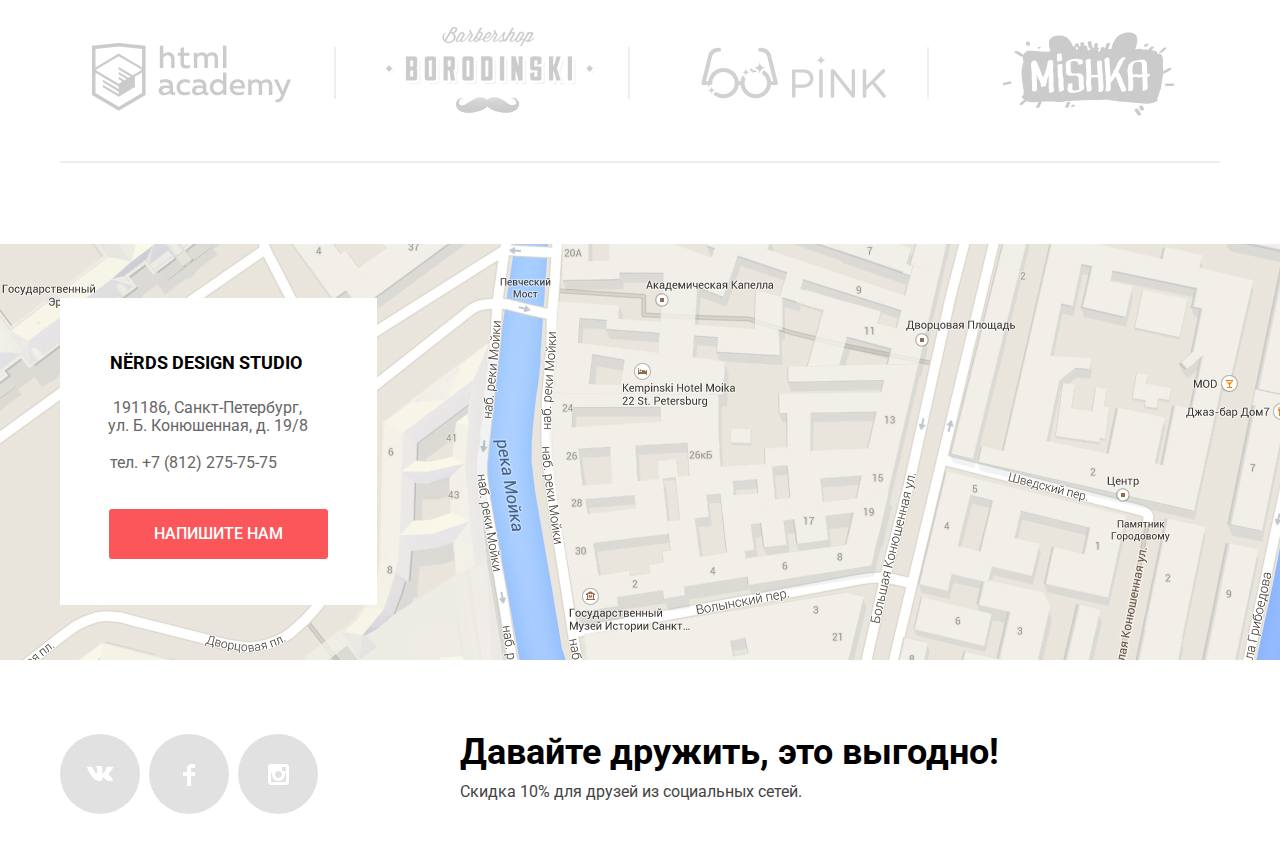
==== commit 7807141b: "обернула блок в контейнер" ====
--- a/index.html
+++ b/index.html
@@ -150,17 +150,19 @@
           </ul>
         </section>
       </div>
-      <section class="map">
+      <section class="map map-catalog">
         <h2 class="visually-hidden">Карта</h2>
-        <iframe class="map-iframe" src="https://www.google.com/maps/embed?pb=!1m18!1m12!1m3!1d3434.825457405475!2d30.32035428029708!3d59.93884691070512!2m3!1f0!2f0!3f0!3m2!1i1024!2i768!4f13.1!3m3!1m2!1s0x4696310fca5ba729%3A0xea9c53d4493c879f!2z0JHQvtC70YzRiNCw0Y8g0JrQvtC90Y7RiNC10L3QvdCw0Y8g0YPQuy4sIDE5LCDQodCw0L3QutGCLdCf0LXRgtC10YDQsdGD0YDQsywgMTkxMTg2!5e0!3m2!1sru!2sru!4v1592382726326!5m2!1sru!2sru"  allowfullscreen="" aria-hidden="false" ></iframe>
-        <div class="feedback-adress container">
-          <h2 class="visually-hidden">Обратная связь</h2>
-          <h3 class="footer-feedback-header">Nёrds design studio</h3>
-          <p class="footer-feedback-description">191186, Санкт-Петербург, ул. Б. Конюшенная, д. 19/8</p>
-          <p class="footer-feedback-description-tel">
-            <a class="footer-feedback-description" href="tel:+78122757575">тел. +7 (812) 275-75-75</a>
-          </p>
-            <a class="button-feedback" href="feedback.html" >Напишите нам</a>
+        <iframe class="map-iframe"  src="https://www.google.com/maps/embed?pb=!1m18!1m12!1m3!1d3434.825457405475!2d30.32035428029708!3d59.93884691070512!2m3!1f0!2f0!3f0!3m2!1i1024!2i768!4f13.1!3m3!1m2!1s0x4696310fca5ba729%3A0xea9c53d4493c879f!2z0JHQvtC70YzRiNCw0Y8g0JrQvtC90Y7RiNC10L3QvdCw0Y8g0YPQuy4sIDE5LCDQodCw0L3QutGCLdCf0LXRgtC10YDQsdGD0YDQsywgMTkxMTg2!5e0!3m2!1sru!2sru!4v1592382726326!5m2!1sru!2sru" allowfullscreen="" aria-hidden="false" tabindex="0"></iframe>
+        <div class="container">
+          <div class="feedback-adress">
+            <h2 class="visually-hidden">Обратная связь</h2>
+            <h3 class="footer-feedback-header">Nёrds design studio</h3>
+            <p class="footer-feedback-description">191186, Санкт-Петербург, ул. Б. Конюшенная, д. 19/8</p>
+            <p class="footer-feedback-description-tel">
+              <a class="footer-feedback-description" href="tel:+78122757575">тел. +7 (812) 275-75-75</a>
+            </p>
+              <a class="button-feedback" href="feedback.html" >Напишите нам</a>
+          </div>
         </div>
       </section>
     </main>
--- a/css/style.css
+++ b/css/style.css
@@ -635,7 +635,6 @@
 
 .feedback-adress {
      top: 54px;
-     left: 180px;
      text-align: center;
 }
 
